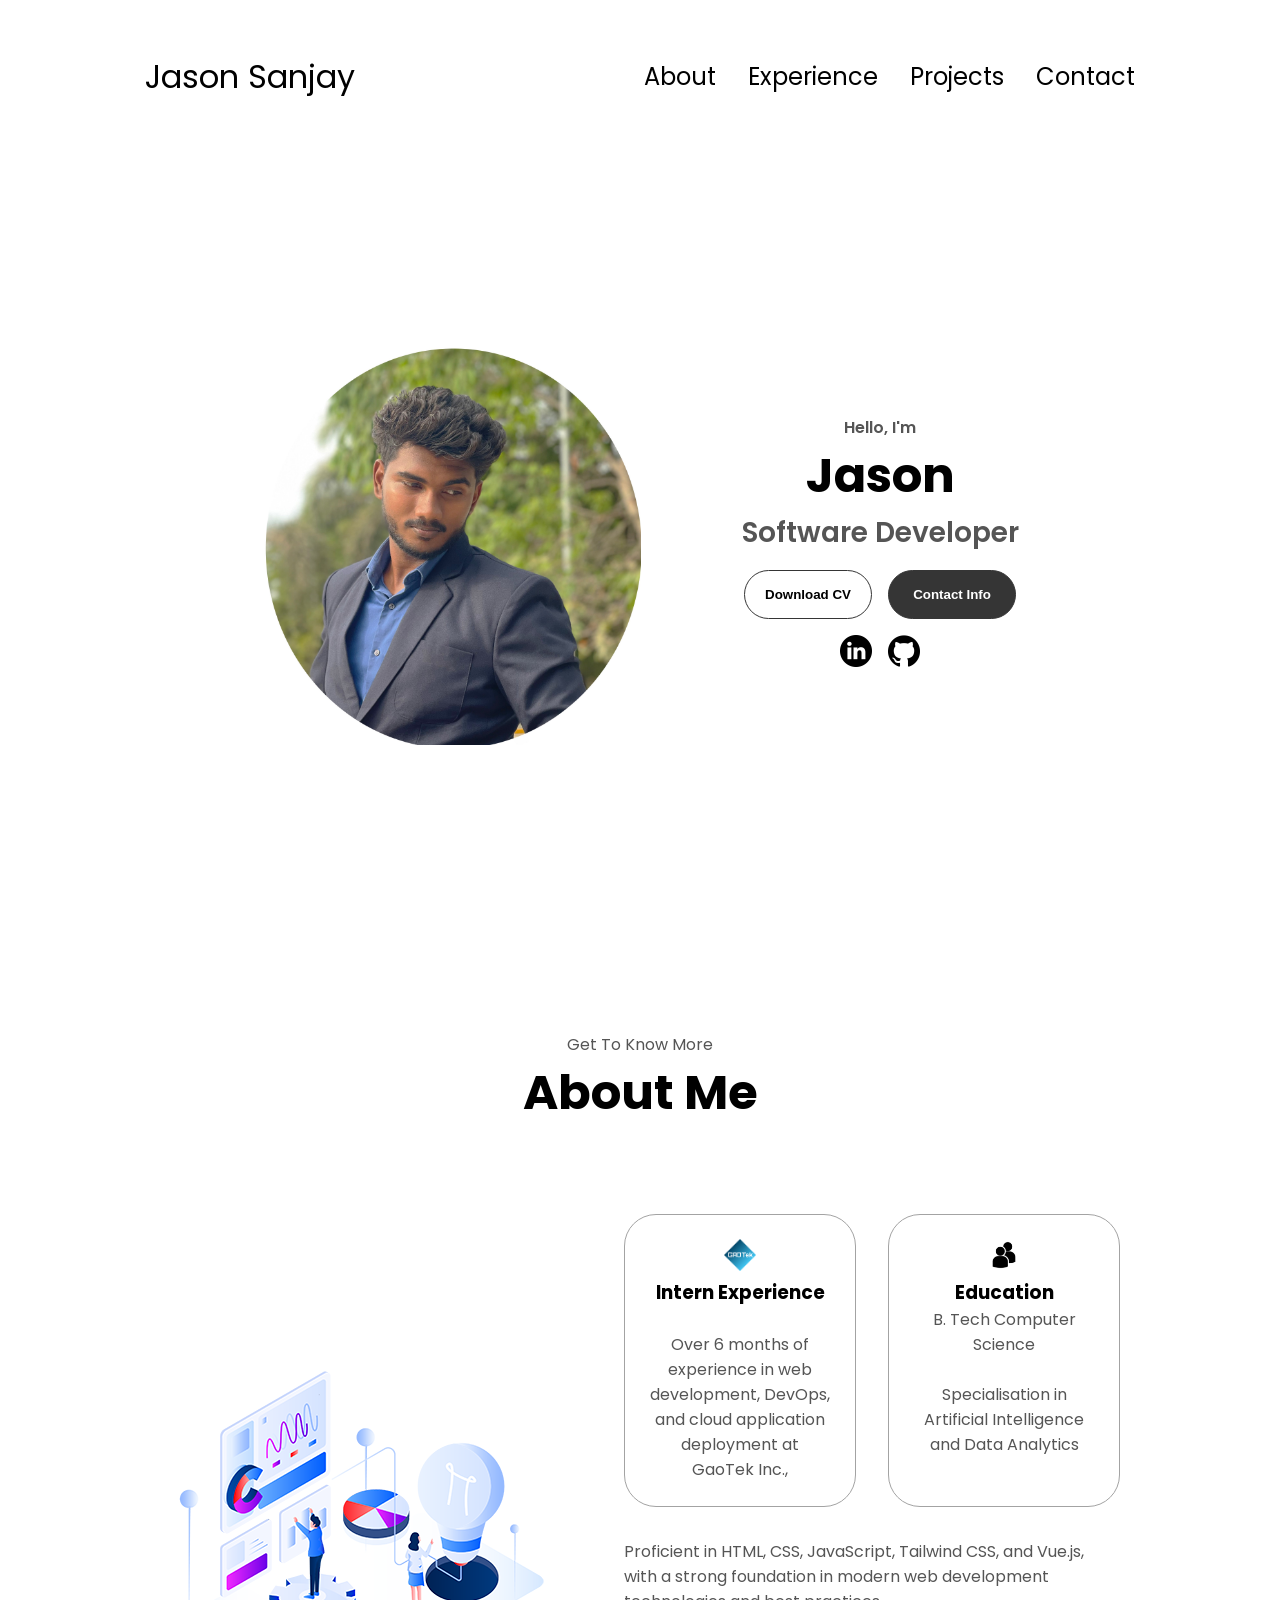
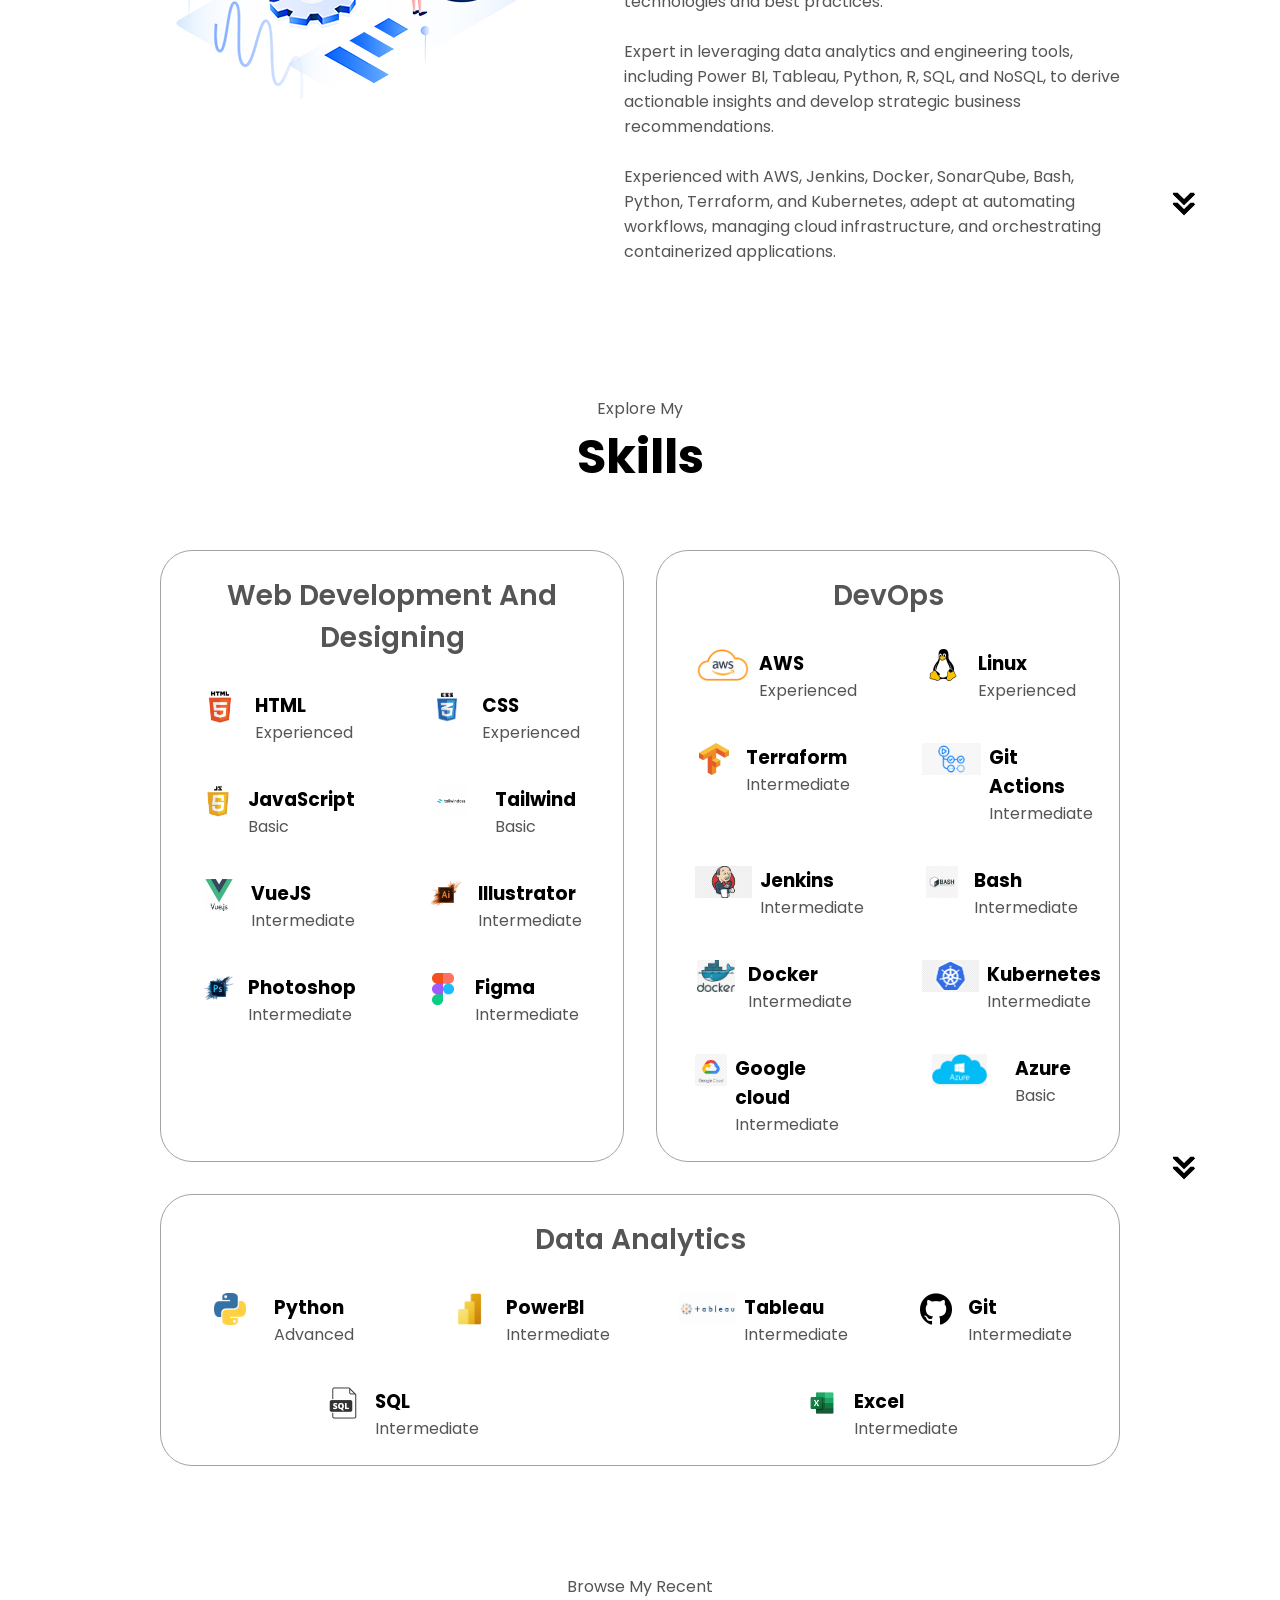
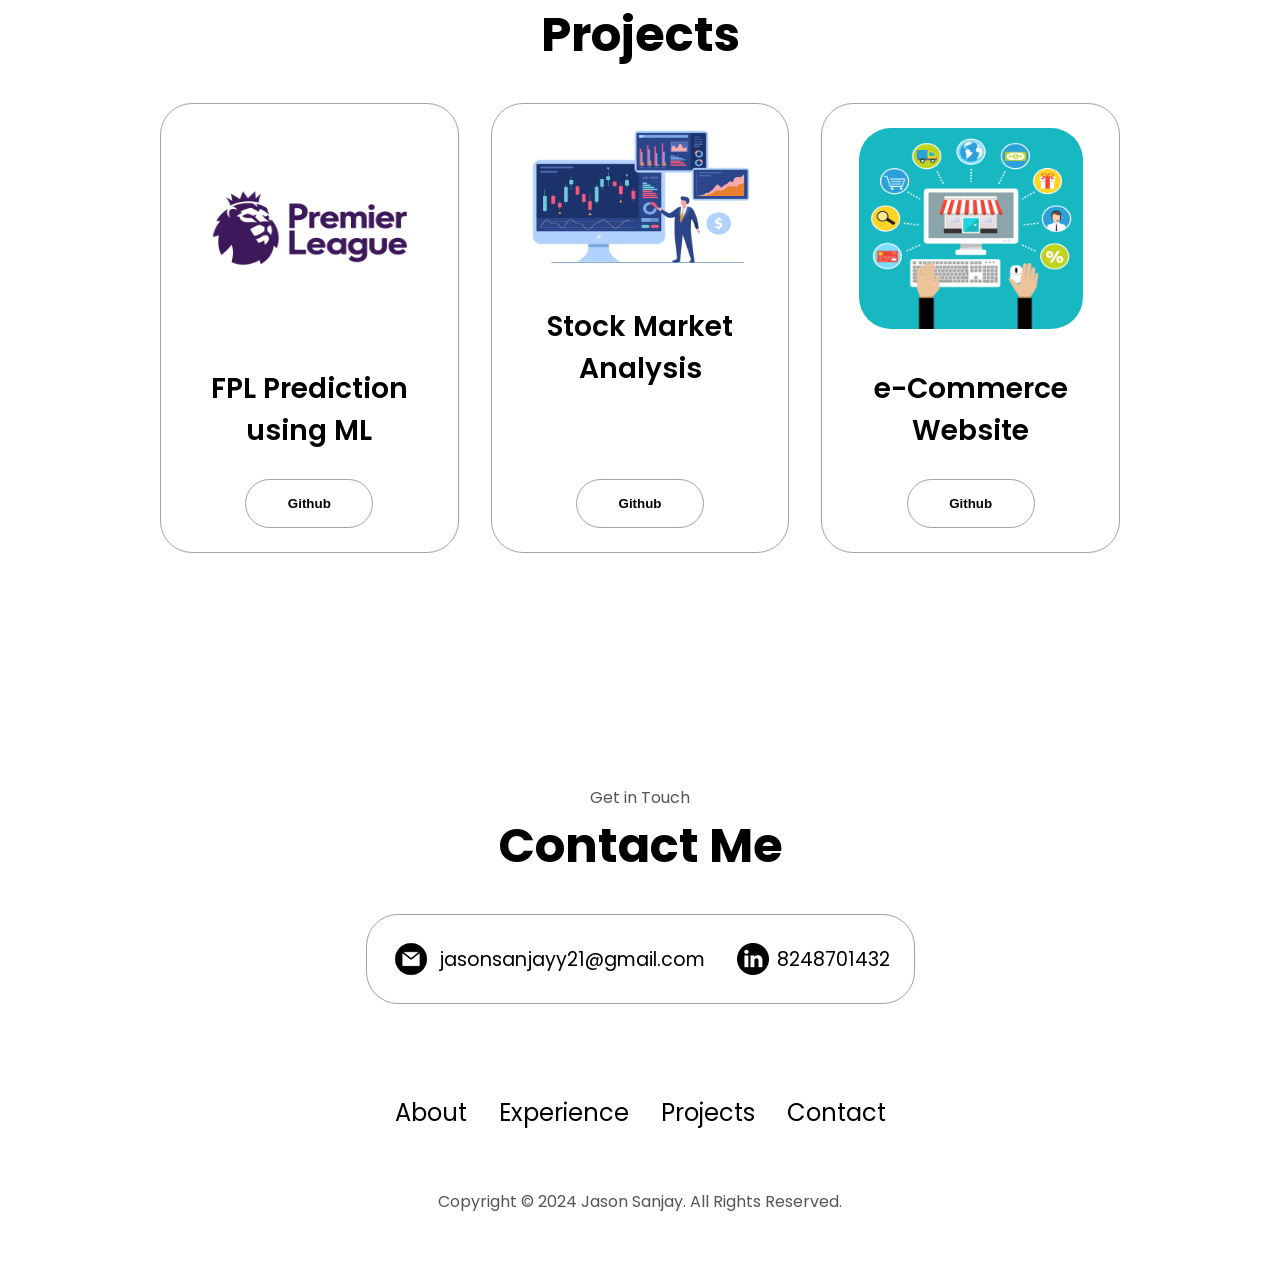
==== index.html @ a1f894b2 "Updated CV" ====
<!DOCTYPE html>
<html lang="en">
  <head>
    <meta charset="UTF-8" />
    <meta http-equiv="X-UA-Compatible" content="IE=edge" />
    <meta name="viewport" content="width=device-width, initial-scale=1.0" />
    <title>My Portfolio</title>
    <link rel="stylesheet" href="style.css" />
    <link rel="stylesheet" href="mediaqueries.css" />
  </head>
  <body>
    <nav id="desktop-nav">
      <div class="logo">Jason Sanjay</div>
      <div>
        <ul class="nav-links">
          <li><a href="#about">About</a></li>
          <li><a href="#experience">Experience</a></li>
          <li><a href="#projects">Projects</a></li>
          <li><a href="#contact">Contact</a></li>
        </ul>
      </div>
    </nav>
    <nav id="hamburger-nav">
      <div class="logo">Jason Sanjay</div>
      <div class="hamburger-menu">
        <div class="hamburger-icon" onclick="toggleMenu()">
          <span></span>
          <span></span>
          <span></span>
        </div>
        <div class="menu-links">
          <li><a href="#about" onclick="toggleMenu()">About</a></li>
          <li><a href="#experience" onclick="toggleMenu()">Experience</a></li>
          <li><a href="#projects" onclick="toggleMenu()">Projects</a></li>
          <li><a href="#contact" onclick="toggleMenu()">Contact</a></li>
        </div>
        
      </div>
    </nav>
    <section id="profile">
      <div class="section__pic-container">
        <img src="./assets/JasonOvalC.jpg" alt="Jason profile picture" />
      </div>
      <div class="section__text">
        <p class="section__text__p1">Hello, I'm</p>
        <h1 class="title">Jason</h1>
        <p class="section__text__p2">Software Developer</p>
        <div class="btn-container">
          <button
            class="btn btn-color-2"
            onclick="window.open('./DevOpsAssets/JasonIsDevOpsLXCW.pdf')"
          >
            Download CV
          </button>
          <button class="btn btn-color-1" onclick="location.href='./#contact'">
            Contact Info
          </button>
        </div>
        <div id="socials-container">
          <a href="https://linkedin.com/in/jason-sanjayy21lnid8248" target="_blank">
            <img src="./assets/linkedin.png" alt="My LinkedIn profile" class="icon" />
          </a>
          <a href="https://github.com/jasonsanjay21" target="_blank">
            <img src="./assets/github.png" alt="My Github profile" class="icon" />
          </a>
        </div>
        
      </div>
    </section>
 
    <section id="about">
      <p class="section__text__p1">Get To Know More</p>
      <h1 class="title">About Me</h1>
      <br>
      <br>
      <br>
      <div class="section-container">
        <div class="section__pic-container">
          <img
            src="./assets/dataanalyticss.png"
            alt="Profile picture"
            class="about-pic"
          />
        </div>
        <div class="about-details-container">
          <div class="about-containers">
            <div class="details-container">
              <img
                src="./assets/GAOTek-Logo-Final20.png"
                alt="Experience icon"
                class="icon"
              />
              <h3>Intern Experience </h3>
              <br>
              
              
              <p>Over 6 months of experience in web development, DevOps, and cloud application deployment at GaoTek Inc.,</p>
            </div>
            <div class="details-container">
              <img
                src="./assets/education.png"
                alt="Education icon"
                class="icon"
              />
              <h3>Education</h3>
              <p>B. Tech Computer Science<br /><br>Specialisation in Artificial Intelligence and Data Analytics</p>
            </div>
          </div>
          <div class="text-container">
            <p>
              Proficient in HTML, CSS, JavaScript, Tailwind CSS, and Vue.js, with a strong foundation in modern web development technologies and best practices.
            </p>
            <br>
            <p>Expert in leveraging data analytics and engineering tools, including Power BI, Tableau, Python, R, SQL, and NoSQL, to derive actionable insights and develop strategic business recommendations.</p>
            <br>
            <p>Experienced with AWS, Jenkins, Docker, SonarQube, Bash, Python, Terraform, and Kubernetes, adept at automating workflows, managing cloud infrastructure, and orchestrating containerized applications.</p>
          <br>
          </div>
        </div>
      </div>
      <img
        src="./assets/arrow.png"
        alt="Arrow icon"
        class="icon arrow"
        onclick="location.href='./#experience'"
      />
    </section>
    <br>
    <br>
    <br>
    <br>
    <section id="experience">
      <p class="section__text__p1">Explore My</p>
      <h1 class="title">Skills</h1>
      <br>
      <div class="experience-details-container">
        <div class="about-containers">
          <div class="details-container">
            <h2 class="experience-sub-title">Web Development And Designing</h2>
            <div class="article-container">
              <article>
                <img
                  src="./assets/htmllogo.png"
                  alt="Experience icon"
                  class="icon"
                />
                <div>
                  <h3>HTML</h3>
                  <p>Experienced</p>
                </div>
              </article>
              <article>
                <img
                  src="./assets/csslogo.png"
                  alt="Experience icon"
                  class="icon"
                />
                <div>
                  <h3>CSS</h3>
                  <p>Experienced</p>
                </div>
              </article>
              <article>
                <img
                  src="./assets/jslogo.png"
                  alt="Experience icon"
                  class="icon"
                />
                <div>
                  <h3>JavaScript</h3>
                  <p>Basic</p>
                </div>
              </article>
              <article>
                <img
                  src="./assets/tailwind css.jpeg"
                  alt="Experience icon"
                  class="icon"
                />
                <div>
                  <h3>Tailwind</h3>
                  <p>Basic</p>
                </div>
              </article>
              <article>
                <img
                  src="./assets/Vuejslogo.jpeg"
                  alt="Experience icon"
                  class="icon"
                />
                <div>
                  <h3>VueJS</h3>
                  <p>Intermediate</p>
                </div>
              </article>  
              <article>
                <img
                  src="./assets/adobeil.png"
                  alt="Experience icon"
                  class="icon"
                />
                <div>
                  <h3>Illustrator</h3>
                  <p>Intermediate</p>
                </div>
              </article>
              <article>
                <img
                  src="./assets/adobeps.png"
                  alt="Experience icon"
                  class="icon"
                />
                <div>
                  <h3>Photoshop</h3>
                  <p>Intermediate</p>
                </div>
              </article>
              <article>
                <img
                  src="./assets/Figma.jpeg"
                  alt="Experience icon"
                  class="icon"
                />
                <div>
                  <h3>Figma</h3>
                  <p>Intermediate</p>
                </div>
              </article>
                
            </div>
          </div>
          <div class="details-container">
            <h2 class="experience-sub-title">DevOps</h2>
            <div class="article-container">
              <article>
                <img
                  src="./DevOpsAssets/Amazon-Web-Services-AWS-Logo.png"
                  alt="Experience icon"
                  class="icon"
                />
                <div>
                  <h3>AWS</h3>
                  <p>Experienced</p>
                </div>
              </article>
              <article>
                <img
                  src="./DevOpsAssets/free-linux-logo-icon-download-in-svg-png-gif-file-formats--technology-social-media-company-vol-4-pack-logos-icons-2944967.webp"
                  alt="Experience icon"
                  class="icon"
                />
                <div>
                  <h3>Linux</h3>
                  <p>Experienced</p>
                </div>
              </article>
              <article>
                <img
                  src="./DevOpsAssets/images (1).png"
                  alt="Experience icon"
                  class="icon"
                />
                <div>
                  <h3>Terraform</h3>
                  <p>Intermediate</p>
                </div>
              </article>
              <article>
                <img
                  src="./DevOpsAssets/images (2).png"
                  alt="Experience icon"
                  class="icon"
                />
                <div>
                  <h3>Git Actions</h3>
                  <p>Intermediate</p>
                </div>
              </article>
              <article>
                <img
                  src="./DevOpsAssets/images.png"
                  alt="Experience icon"
                  class="icon"
                />
                <div>
                  <h3>Jenkins</h3>
                  <p>Intermediate</p>
                </div>
              </article>  
              <article>
                <img
                  src="./DevOpsAssets/png-transparent-bash-shell-script-gnu-bourne-shell-shell-thumbnail.png"
                  alt="Experience icon"
                  class="icon"
                />
                <div>
                  <h3>Bash</h3>
                  <p>Intermediate</p>
                </div>
              </article>
              <article>
                <img
                  src="./DevOpsAssets/png-transparent-docker-hd-logo-thumbnail.png"
                  alt="Experience icon"
                  class="icon"
                />
                <div>
                  <h3>Docker</h3>
                  <p>Intermediate</p>
                </div>
              </article>
              <article>
                <img
                  src="./DevOpsAssets/png-transparent-kubernetes-docker-orchestration-software-deployment-decal-insights-blue-logo-symmetry.png"
                  alt="Experience icon"
                  class="icon"
                />
                <div>
                  <h3>Kubernetes</h3>
                  <p>Intermediate</p>
                </div>
              </article>
              <article>
                <img
                  src="./DevOpsAssets/png-clipart-google-cloud-icon-google-cloud-platform-cloud-computing-amazon-web-services-virtual-private-cloud-cloud-computing-text-trademark-thumbnail.png"
                  alt="Experience icon"
                  class="icon"
                />
                <div>
                  <h3>Google cloud</h3>
                  <p>Intermediate</p>
                </div>
              </article>
              <article>
                <img
                  src="./DevOpsAssets/d953af211416dca5c40fc994081c199e.webp"
                  alt="Experience icon"
                  class="icon"
                />
                <div>
                  <h3>Azure</h3>
                  <p>Basic</p>
                </div>
              </article>
                
            </div>
          </div>
          

          </div>
          <div class="details-container">
            <h2 class="experience-sub-title">Data Analytics</h2>
            <div class="article-container">
              
              <article>
                <img
                  src="./assets/pythonlogo.png"
                  alt="Experience icon"
                  class="icon"
                />
                <div>
                  <h3>Python</h3>
                  <p>Advanced</p>
                </div>
              </article>
              <article>
                <img
                  src="./assets/Microsoft-Power-BI-Logo.png"
                  alt="Experience icon"
                  class="icon"
                />
                <div>
                  <h3>PowerBI</h3>
                  <p>Intermediate</p>
                </div>
              </article>
              <article>
                <img
                  src="./assets/tableaulogo.jpeg"
                  alt="Experience icon"
                  class="icon"
                />
                <div>
                  <h3>Tableau</h3>
                  <p>Intermediate</p>
                </div>
              </article>
              <article>
                <img
                  src="./assets/github.png"
                  alt="Experience icon"
                  class="icon"
                />
                <div>
                  <h3>Git</h3>
                  <p>Intermediate</p>
                </div>
              </article>
              <article>
                <img
                  src="./assets/sqllogo.webp"
                  alt="Experience icon"
                  class="icon"
                />
                <div>
                  <h3>SQL</h3>
                  <p>Intermediate</p>
                </div>
              </article>
              <article>
                <img
                  src="./assets/excel.png"
                  alt="Experience icon"
                  class="icon"
                />
                <div>
                  <h3>Excel</h3>
                  <p>Intermediate</p>
                </div>
              </article>
              
              
            </div>
            </div>
          </div>
          
        </div>
        
      </div>
      <img
        src="./assets/arrow.png"
        alt="Arrow icon"
        class="icon arrow"
        onclick="location.href='./#projects'"
      />

    </section>
   

    

    <section id="projects">
     
      <p class="section__text__p1">Browse My Recent</p>
      <h1 class="title">Projects</h1>
      <div class="experience-details-container">
        <div class="about-containers">
          <div class="details-container color-container">
            <div class="article-container">
              <img
                src="./assets/premierleague.png"
                alt="Project 1"
                class="project-img"
              />
            </div>
            <h2 class="experience-sub-title project-title">FPL Prediction using ML                   </h2>
            <div class="btn-container">
              <button
                class="btn btn-color-2 project-btn"
                onclick="location.href='https://github.com/jasonsanjay21/FPL-Prediction'" target="_blank"
              >
                Github
              </button>
              
            </div>
          </div>
          <div class="details-container color-container">
            <div class="article-container">
              <img
                src="./assets/trade.png"
                alt="Project 2"
                class="project-img"
              />
            </div>
            <h2 class="experience-sub-title project-title">Stock Market Analysis</h2>
            <div class="btn-container">
              <button
                class="btn btn-color-2 project-btn"
                onclick="location.href='https://github.com/jasonsanjay21/Stock-Analysis'" target="_blank"
              >
                Github
              </button>
              
            </div>
          </div>
          <div class="details-container color-container">
            <div class="article-container">
              <img
                src="./assets/ecommerces.png"
                alt="Project 3"
                class="project-img"
              />
            </div>
            <h2 class="experience-sub-title project-title">e-Commerce Website</h2>
            <div class="btn-container">
              <button
                class="btn btn-color-2 project-btn"
                onclick ="location.href='https://github.com/jasonsanjay21/E-Com-Site' " target="_blank">Github</a></p>
              </button>
            </div>
          </div>
        </div>
      </div>
     
    </section>
    <section id="contact">
      <p class="section__text__p1">Get in Touch</p>
      <h1 class="title">Contact Me</h1>
      <div class="contact-info-upper-container">
        <div class="contact-info-container">
          <img
            src="./assets/email.png"
            alt="Email icon"
            class="icon contact-icon email-icon"
          />
          <p><a href="mailto:examplemail@gmail.com" target="_blank">jasonsanjayy21@gmail.com</a></p>
        </div>
        <div class="contact-info-container">
          <img
            src="./assets/linkedin.png"
            alt="LinkedIn icon"
            class="icon contact-icon"
          />
          <p><a href="tel:+8248701432" target="_blank">8248701432</a></p>
        </div>
      </div>
    </section>
    <footer>
      <nav>
        <div class="nav-links-container">
          <ul class="nav-links">
            <li><a href="#about">About</a></li>
            <li><a href="#experience">Experience</a></li>
            <li><a href="#projects">Projects</a></li>
            <li><a href="#contact">Contact</a></li>
          </ul>
        </div>
      </nav>
      <p>Copyright &#169; 2024 Jason Sanjay. All Rights Reserved.</p>
    </footer>
    <script src="script.js"></script>
  </body>
</html>
---- style.css ----
/* GENERAL */

@import url("https://fonts.googleapis.com/css2?family=Poppins:wght@300;400;500;600&display=swap");

* {
  margin: 0;
  padding: 0;
}

body {
  font-family: "Poppins", sans-serif;
}

html {
  scroll-behavior: smooth;
}

p {
  color: rgb(85, 85, 85);
}

/* TRANSITION */

a,
.btn {
  transition: all 300ms ease;
}

/* DESKTOP NAV */

nav,
.nav-links {
  display: flex;
}

nav {
  justify-content: space-around;
  align-items: center;
  height: 17vh;
}

.nav-links {
  gap: 2rem;
  list-style: none;
  font-size: 1.5rem;
}

a {
  color: black;
  text-decoration: none;
  text-decoration-color: white;
}

a:hover {
  color: grey;
  text-decoration: underline;
  text-underline-offset: 1rem;
  text-decoration-color: rgb(181, 181, 181);
}

.logo {
  font-size: 2rem;
}

.logo:hover {
  cursor: default;
}

/* HAMBURGER MENU */

#hamburger-nav {
  display: none;
}

.hamburger-menu {
  position: relative;
  display: inline-block;
}

.hamburger-icon {
  display: flex;
  flex-direction: column;
  justify-content: space-between;
  height: 24px;
  width: 30px;
  cursor: pointer;
}

.hamburger-icon span {
  width: 100%;
  height: 2px;
  background-color: black;
  transition: all 0.3 ease-in-out;
}

.menu-links {
  position: absolute;
  top: 100%;
  right: 0;
  background-color: white;
  width: fit-content;
  max-height: 0;
  overflow: hidden;
  transition: all 0.3 ease-in-out;
}

.menu-links a {
  display: block;
  padding: 10px;
  text-align: center;
  font-size: 1.5rem;
  color: black;
  text-decoration: none;
  transition: all 0.3 ease-in-out;
}

.menu-links li {
  list-style: none;
}

.menu-links.open {
  max-height: 300px;
}

.hamburger-icon.open span:first-child {
  transform: rotate(45deg) translate(10px, 5px);
}

.hamburger-icon.open span:nth-child(2) {
  opacity: 0;
}

.hamburger-icon.open span:last-child {
  transform: rotate(-45deg) translate(10px, -5px);
}

.hamburger-icon span:first-child {
  transform: none;
}

.hamburger-icon span:first-child {
  opacity: 1;
}

.hamburger-icon span:first-child {
  transform: none;
}

/* SECTIONS */

section {
  padding-top: 4vh;
  height: 96vh;
  margin: 0 10rem;
  box-sizing: border-box;
  min-height: fit-content;
}

.section-container {
  display: flex;
}

/* PROFILE SECTION */

#profile {
  display: flex;
  justify-content: center;
  gap: 5rem;
  height: 80vh;
}

.section__pic-container {
  display: flex;
  height: 400px;
  width: 400px;
  margin: auto 0;
}

.section__text {
  align-self: center;
  text-align: center;
}

.section__text p {
  font-weight: 600;
}

.section__text__p1 {
  text-align: center;
}

.section__text__p2 {
  font-size: 1.75rem;
  margin-bottom: 1rem;
}

.title {
  font-size: 3rem;
  text-align: center;
}

#socials-container {
  display: flex;
  justify-content: center;
  margin-top: 1rem;
  gap: 1rem;
}

/* ICONS */

.icon {
  cursor: pointer;
  height: 2rem;
}

/* BUTTONS */

.btn-container {
  display: flex;
  justify-content: center;
  gap: 1rem;
}

.btn {
  font-weight: 600;
  transition: all 300ms ease;
  padding: 1rem;
  width: 8rem;
  border-radius: 2rem;
}

.btn-color-1,
.btn-color-2 {
  border: rgb(53, 53, 53) 0.1rem solid;
}

.btn-color-1:hover,
.btn-color-2:hover {
  cursor: pointer;
}

.btn-color-1,
.btn-color-2:hover {
  background: rgb(53, 53, 53);
  color: white;
}

.btn-color-1:hover {
  background: rgb(0, 0, 0);
}

.btn-color-2 {
  background: none;
}

.btn-color-2:hover {
  border: rgb(255, 255, 255) 0.1rem solid;
}

.btn-container {
  gap: 1rem;
}

/* ABOUT SECTION */

#about {
  position: relative;
}

.about-containers {
  gap: 2rem;
  margin-bottom: 2rem;
  margin-top: 2rem;
}

.about-details-container {
  justify-content: center;
  flex-direction: column;
}

.about-containers,
.about-details-container {
  display: flex;
}

.about-pic {
  border-radius: 2rem;
}

.arrow {
  position: absolute;
  right: -5rem;
  bottom: 2.5rem;
}

.details-container {
  padding: 1.5rem;
  flex: 1;
  background: white;
  border-radius: 2rem;
  border: rgb(53, 53, 53) 0.1rem solid;
  border-color: rgb(163, 163, 163);
  text-align: center;
}

.section-container {
  gap: 4rem;
  height: 80%;
}

.section__pic-container {
  height: 400px;
  width: 400px;
  margin: auto 0;
}

/* EXPERIENCE SECTION */

#experience {
  position: relative;
}

.experience-sub-title {
  color: rgb(85, 85, 85);
  font-weight: 600;
  font-size: 1.75rem;
  margin-bottom: 2rem;
}

.experience-details-container {
  display: flex;
  justify-content: center;
  flex-direction: column;
}

.article-container {
  display: flex;
  text-align: initial;
  flex-wrap: wrap;
  flex-direction: row;
  gap: 2.5rem;
  justify-content: space-around;
}

article {
  display: flex;
  width: 10rem;
  justify-content: space-around;
  gap: 0.5rem;
}

article .icon {
  cursor: default;
}

/* PROJECTS SECTION */

#projects {
  position: relative;
}

.color-container {
  border-color: rgb(163, 163, 163);
  background: rgb(250, 250, 250);
}

.project-img {
  border-radius: 2rem;
  width: 90%;
  height: 90%;
}

.project-title {
  margin: 1rem;
  color: black;
}

.project-btn {
  color: black;
  border-color: rgb(163, 163, 163);
}

/* CONTACT */

#contact {
  display: flex;
  justify-content: center;
  flex-direction: column;
  height: 70vh;
}

.contact-info-upper-container {
  display: flex;
  justify-content: center;
  border-radius: 2rem;
  border: rgb(53, 53, 53) 0.1rem solid;
  border-color: rgb(163, 163, 163);
  background: (250, 250, 250);
  margin: 2rem auto;
  padding: 0.5rem;
}

.contact-info-container {
  display: flex;
  align-items: center;
  justify-content: center;
  gap: 0.5rem;
  margin: 1rem;
}

.contact-info-container p {
  font-size: larger;
}

.contact-icon {
  cursor: default;
}

.email-icon {
  height: 2.5rem;
}

/* FOOTER SECTION */

footer {
  height: 26vh;
  margin: 0 1rem;
}

footer p {
  text-align: center;
}

/* Ensure all project cards have the same height */
#projects .details-container {
  display: flex;
  flex-direction: column;
  justify-content: space-between;
  padding: 1.5rem;
  background: white;
  border-radius: 2rem;
  border: rgb(163, 163, 163) 0.1rem solid;
  text-align: center;
  min-height: 400px; /* Adjust the height as needed */
}

/* Align GitHub button consistently */
#projects .details-container .btn-container {
  margin-top: auto;
  display: flex;
  justify-content: center;
}

#projects {
  padding-top: 350px; /* Adjust this value as needed */
  min-height: 100vh;
}
#contact {
  padding-top: 200px;
}
#contact {
  padding-top: 200px;
}
---- mediaqueries.css ----
@media screen and (max-width: 1400px) {
  #profile {
    height: 83vh;
    margin-bottom: 6rem;
  }
  .about-containers {
    flex-wrap: wrap;
  }
  #contact,
  #projects {
    height: fit-content;
  }
}

@media screen and (max-width: 1200px) {
  #desktop-nav {
    display: none;
  }
  #hamburger-nav {
    display: flex;
  }
  #experience,
  .experience-details-container {
    margin-top: 2rem;
  }
  #profile,
  .section-container {
    display: block;
  }
  .arrow {
    display: none;
  }
  section,
  .section-container {
    height: fit-content;
  }
  section {
    margin: 0 5%;
  }
  .section__pic-container {
    width: 275px;
    height: 275px;
    margin: 0 auto 2rem;
  }
  .about-containers {
    margin-top: 0;
  }
}

@media screen and (max-width: 600px) {
  #contact,
  footer {
    height: 40vh;
  }
  #profile {
    height: 83vh;
    margin-bottom: 0;
  }
  article {
    font-size: 1rem;
  }
  footer nav {
    height: fit-content;
    margin-bottom: 2rem;
  }
  .about-containers,
  .contact-info-upper-container,
  .btn-container {
    flex-wrap: wrap;
  }
  .contact-info-container {
    margin: 0;
  }
  .contact-info-container p,
  .nav-links li a {
    font-size: 1rem;
  }
  .experience-sub-title {
    font-size: 1.25rem;
  }
  .logo {
    font-size: 1.5rem;
  }
  .nav-links {
    flex-direction: column;
    gap: 0.5rem;
    text-align: center;
  }
  .section__pic-container {
    width: auto;
    height: 46vw;
    justify-content: center;
  }
  .section__text__p2 {
    font-size: 1.25rem;
  }
  .title {
    font-size: 2rem;
  }
  .text-container {
    text-align: justify;
  }
}
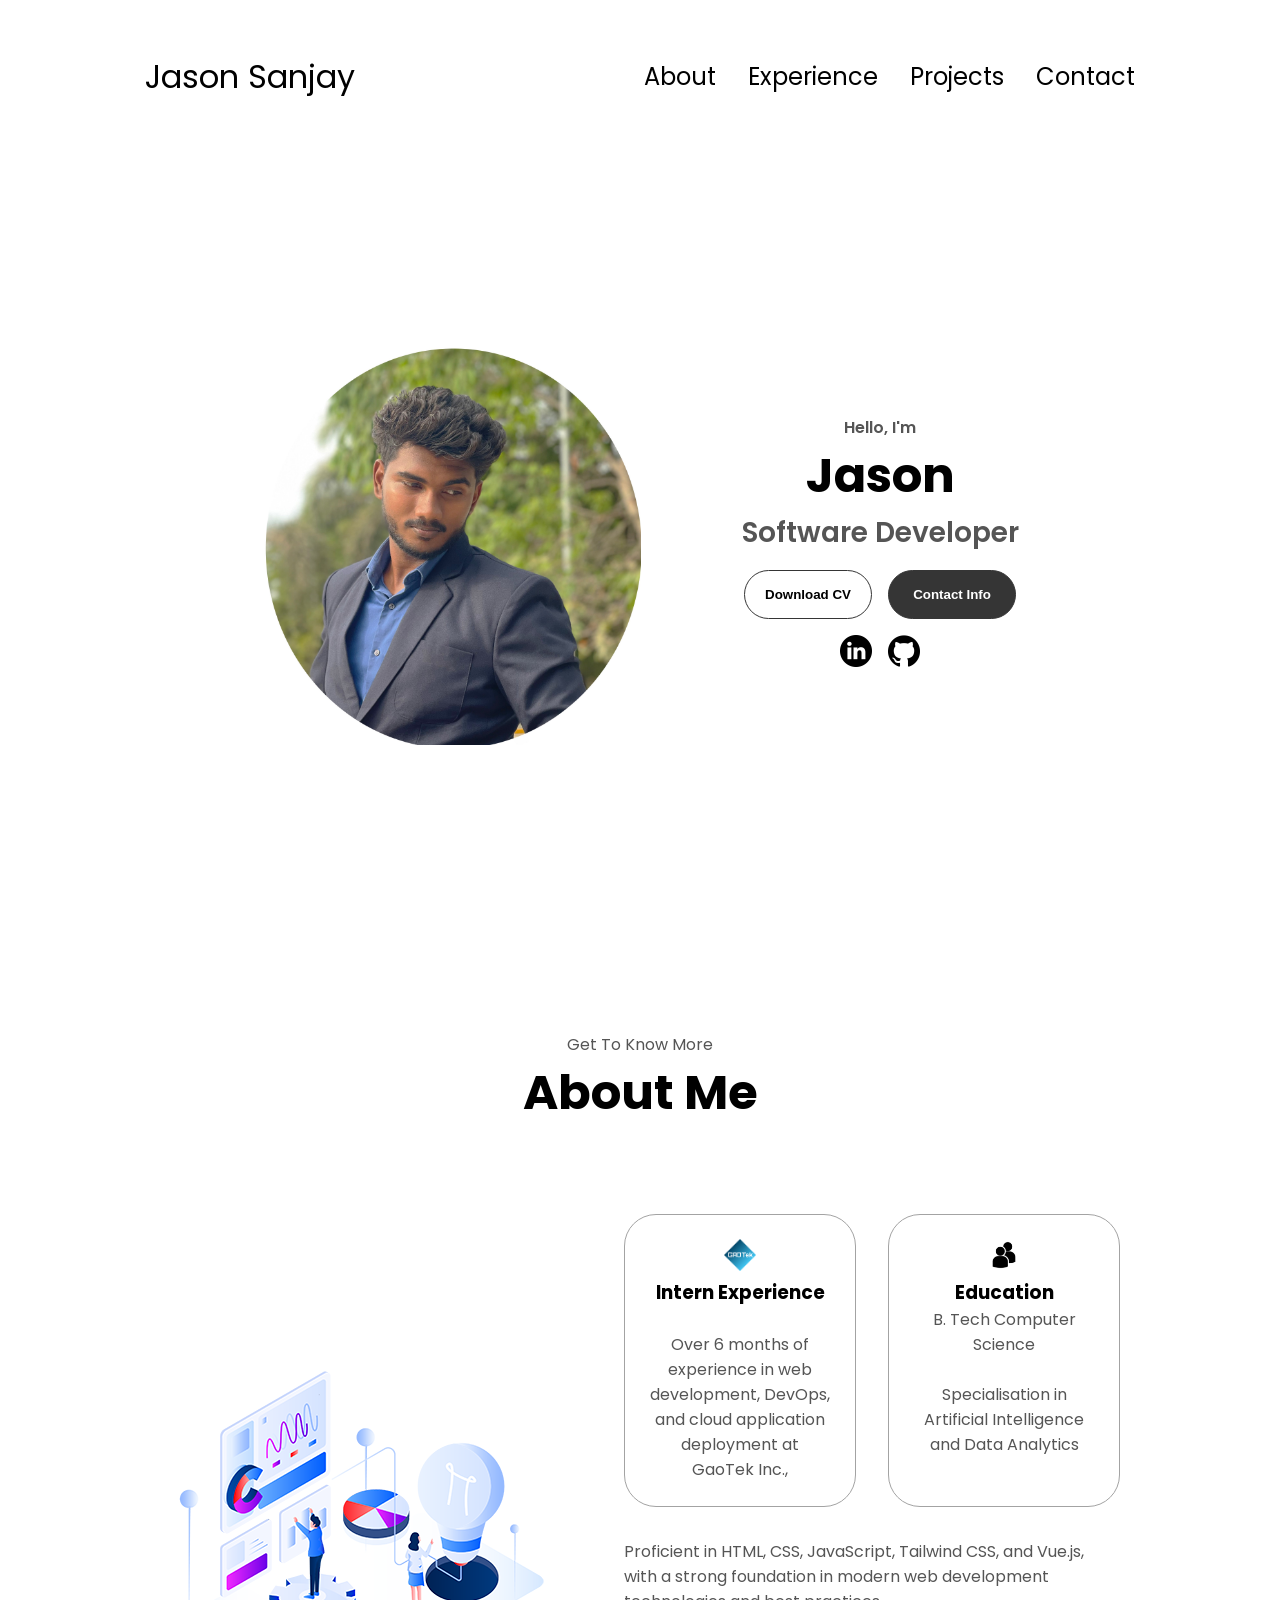
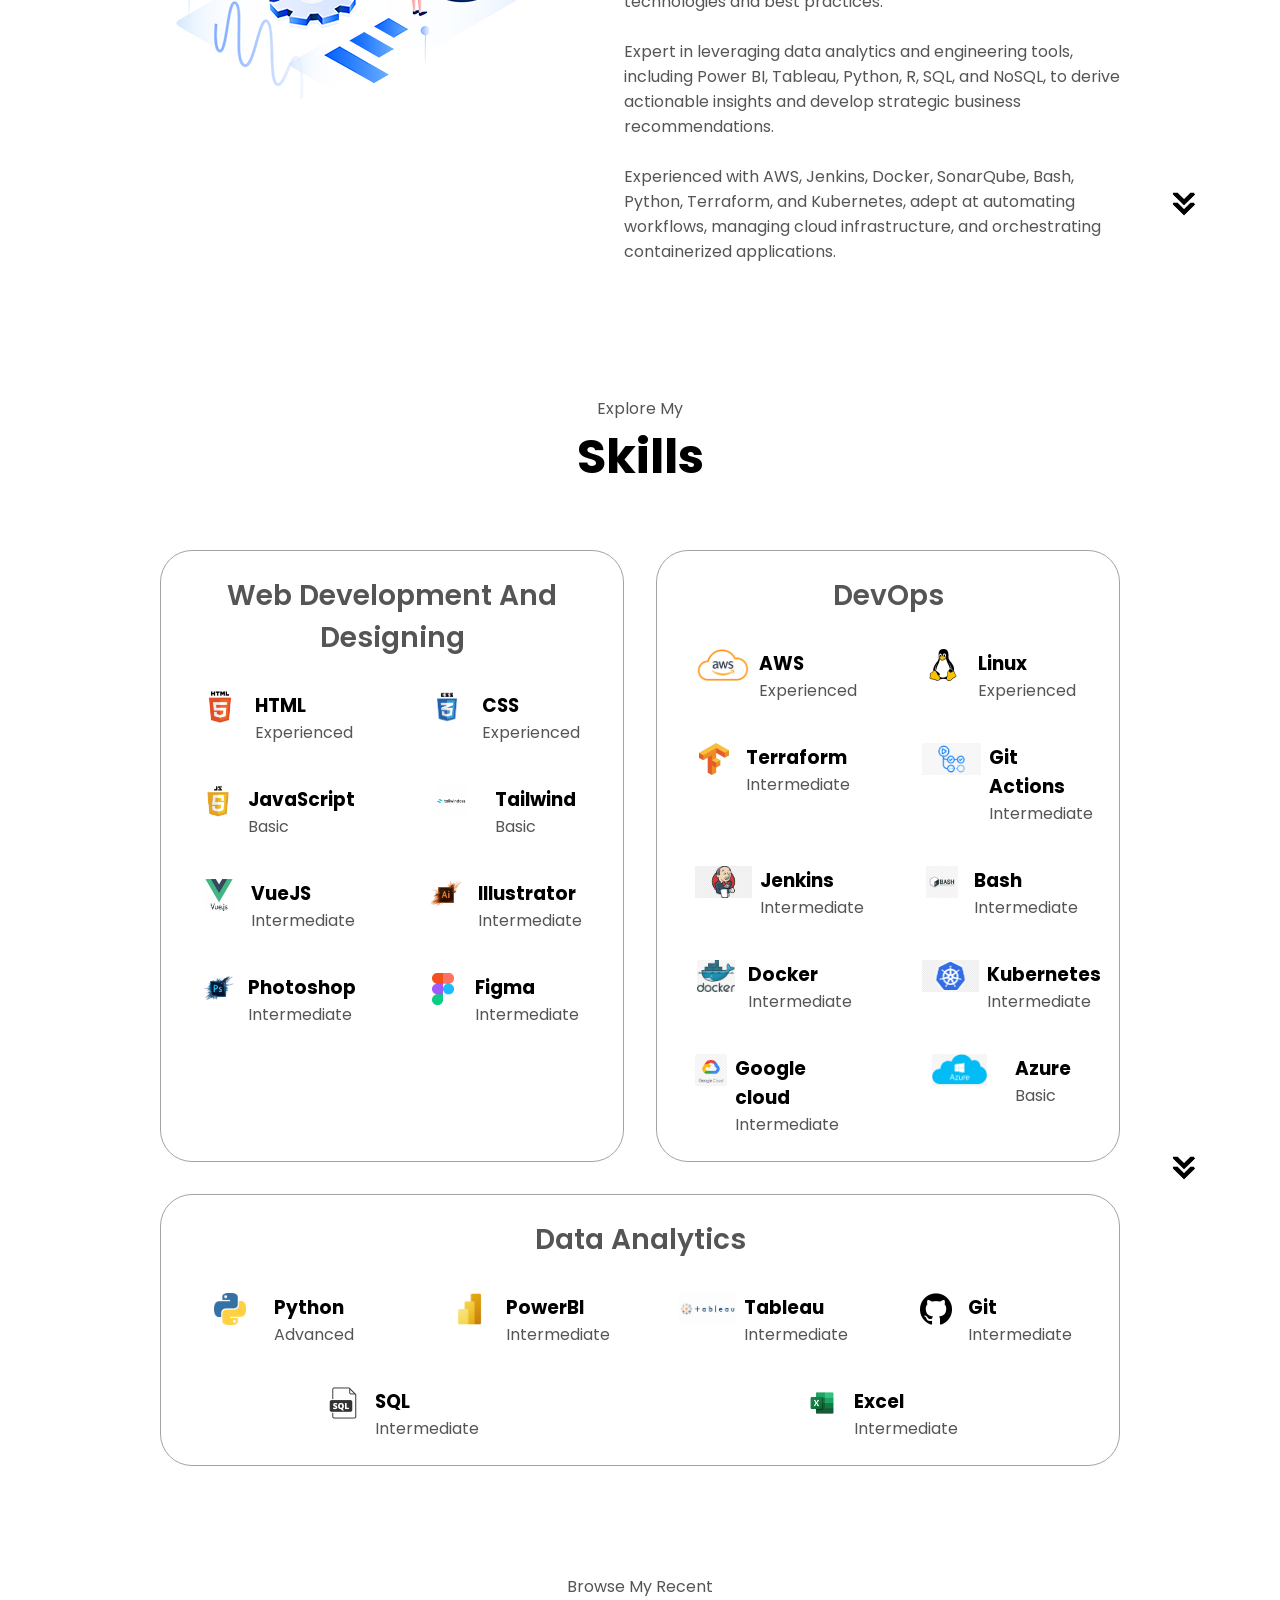
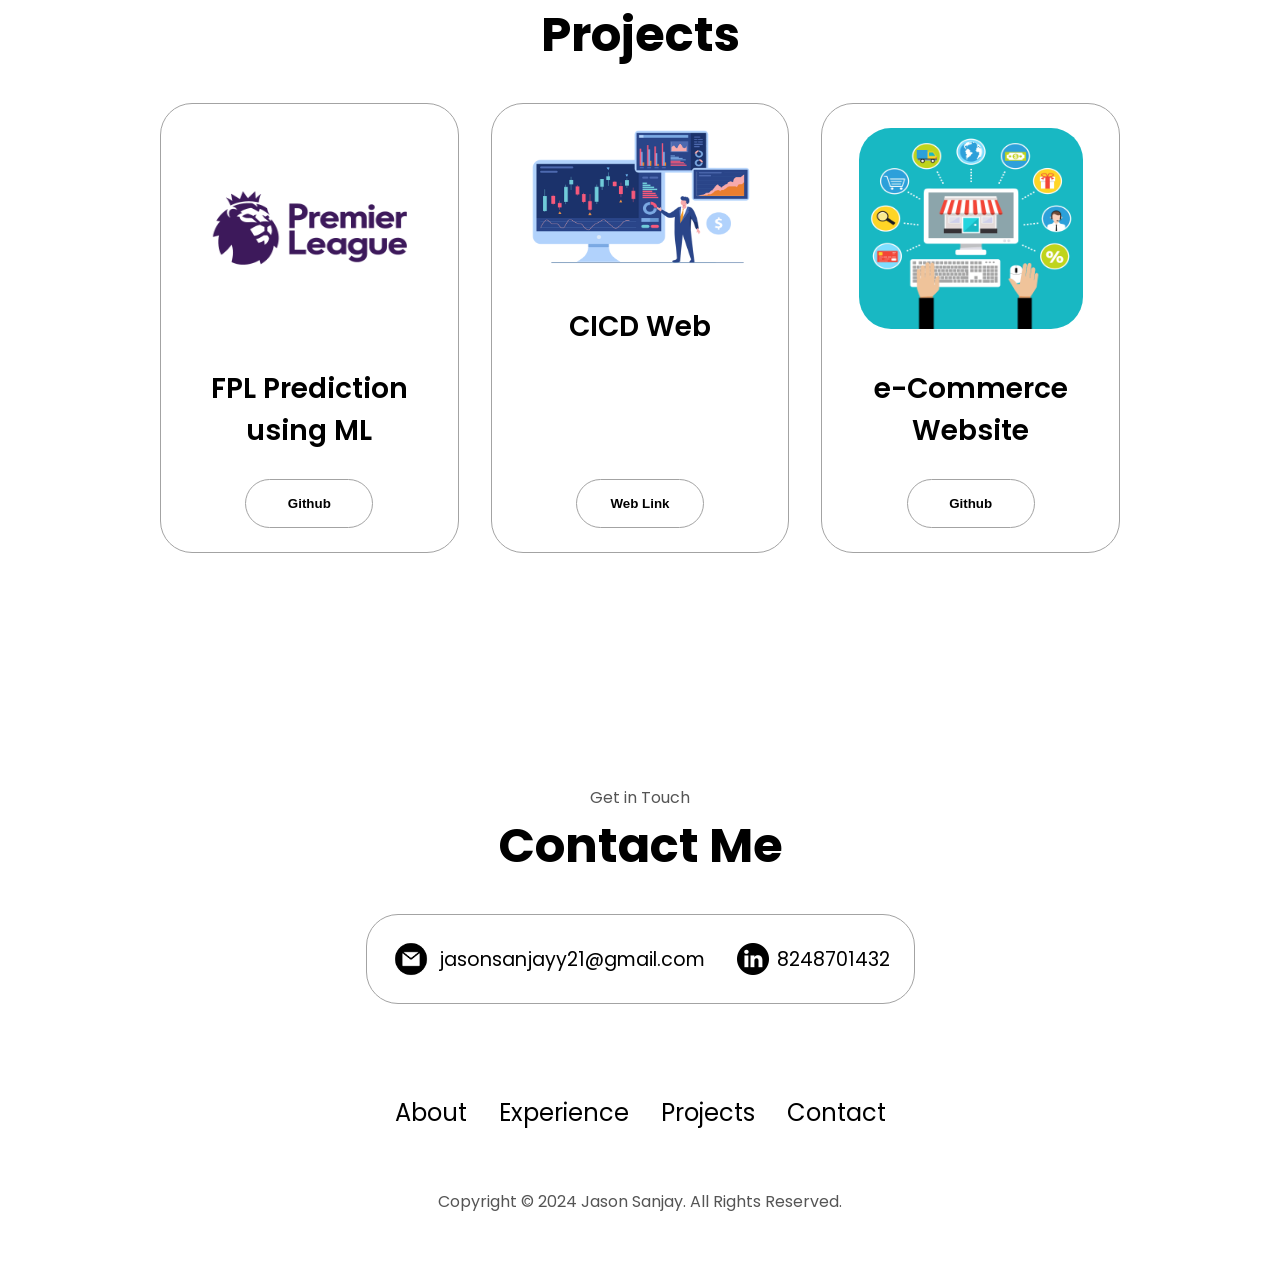
==== commit 3adc0758: "Updated Link" ====
--- a/index.html
+++ b/index.html
@@ -48,7 +48,7 @@
         <div class="btn-container">
           <button
             class="btn btn-color-2"
-            onclick="window.open('./DevOpsAssets/JasonIsDevOpsLXCW.pdf')"
+            onclick="window.open('./assets/JasonIsDevOpsLXTUPD.pdf')"
           >
             Download CV
           </button>
@@ -472,13 +472,13 @@
                 class="project-img"
               />
             </div>
-            <h2 class="experience-sub-title project-title">Stock Market Analysis</h2>
+            <h2 class="experience-sub-title project-title">CICD Web</h2>
             <div class="btn-container">
               <button
                 class="btn btn-color-2 project-btn"
-                onclick="location.href='https://github.com/jasonsanjay21/Stock-Analysis'" target="_blank"
+                onclick="location.href='http://23.20.192.58/'" target="_blank"
               >
-                Github
+                Web Link
               </button>
               
             </div>
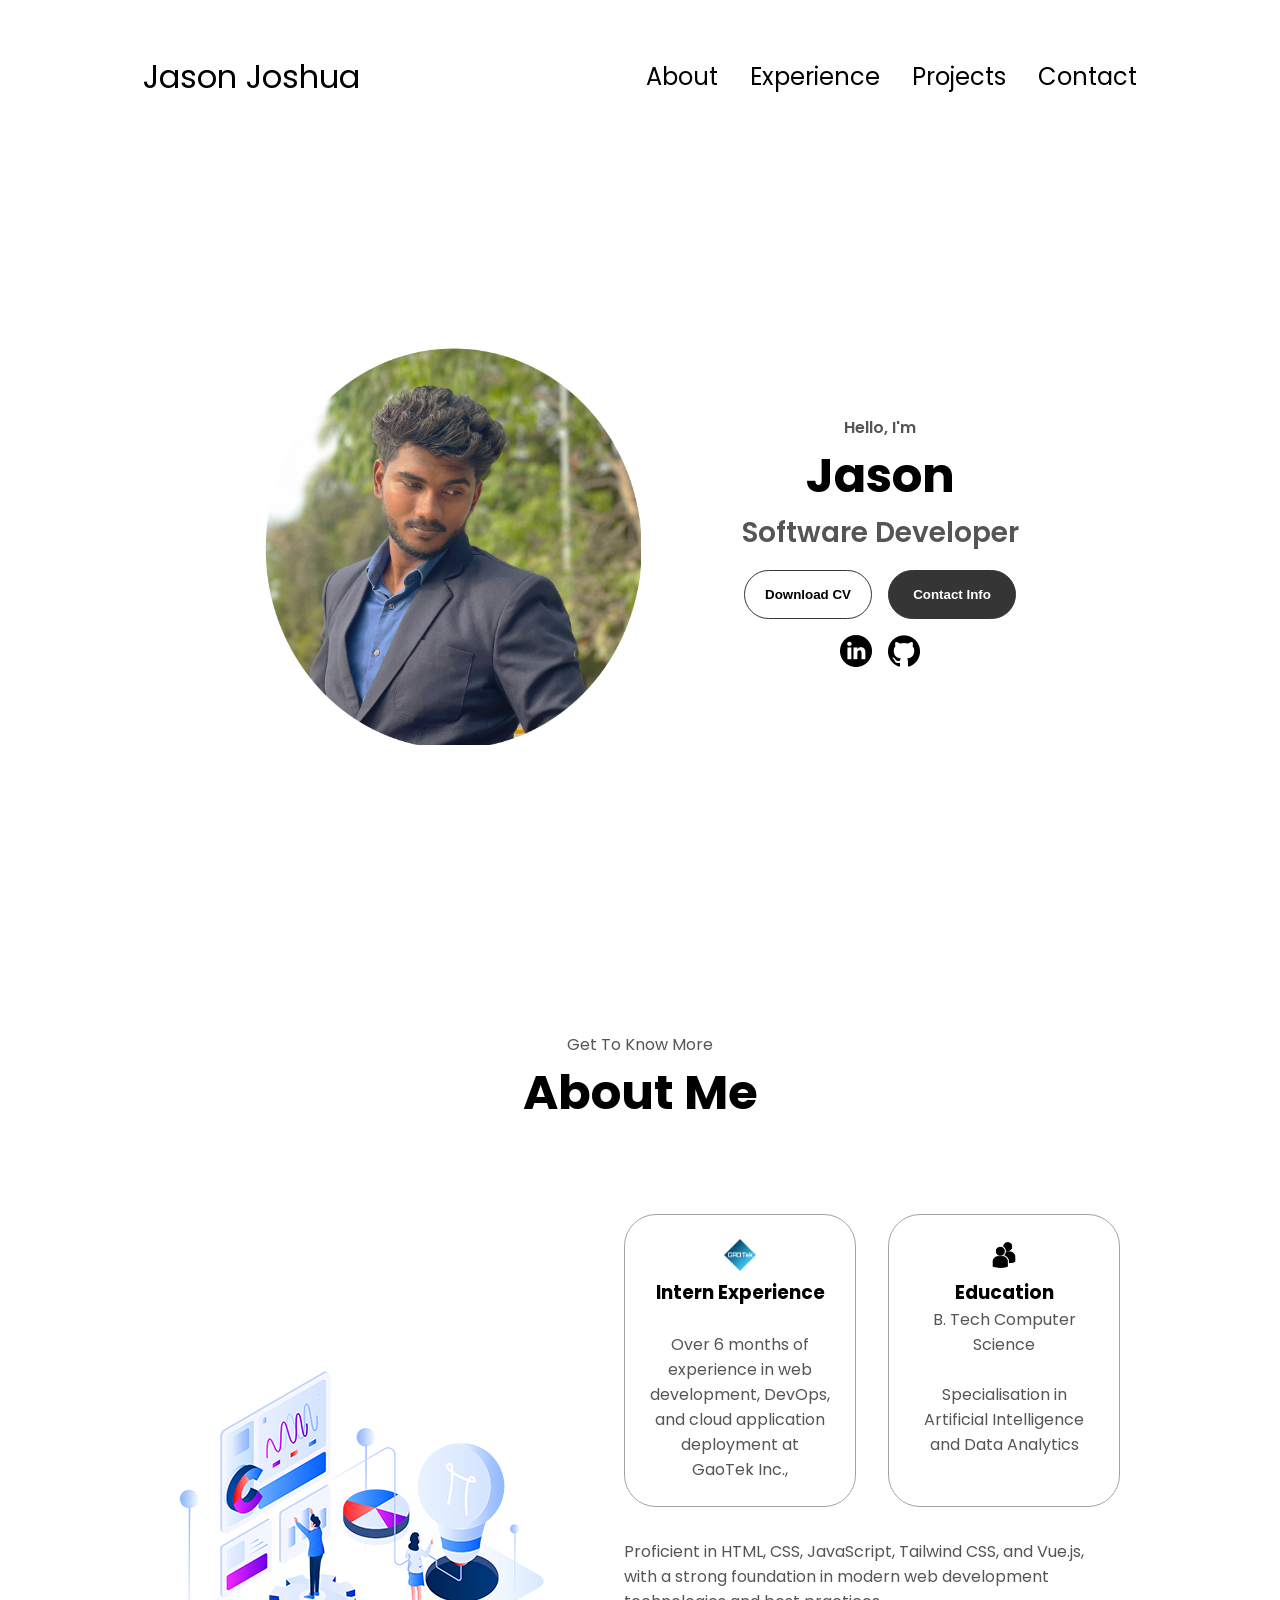
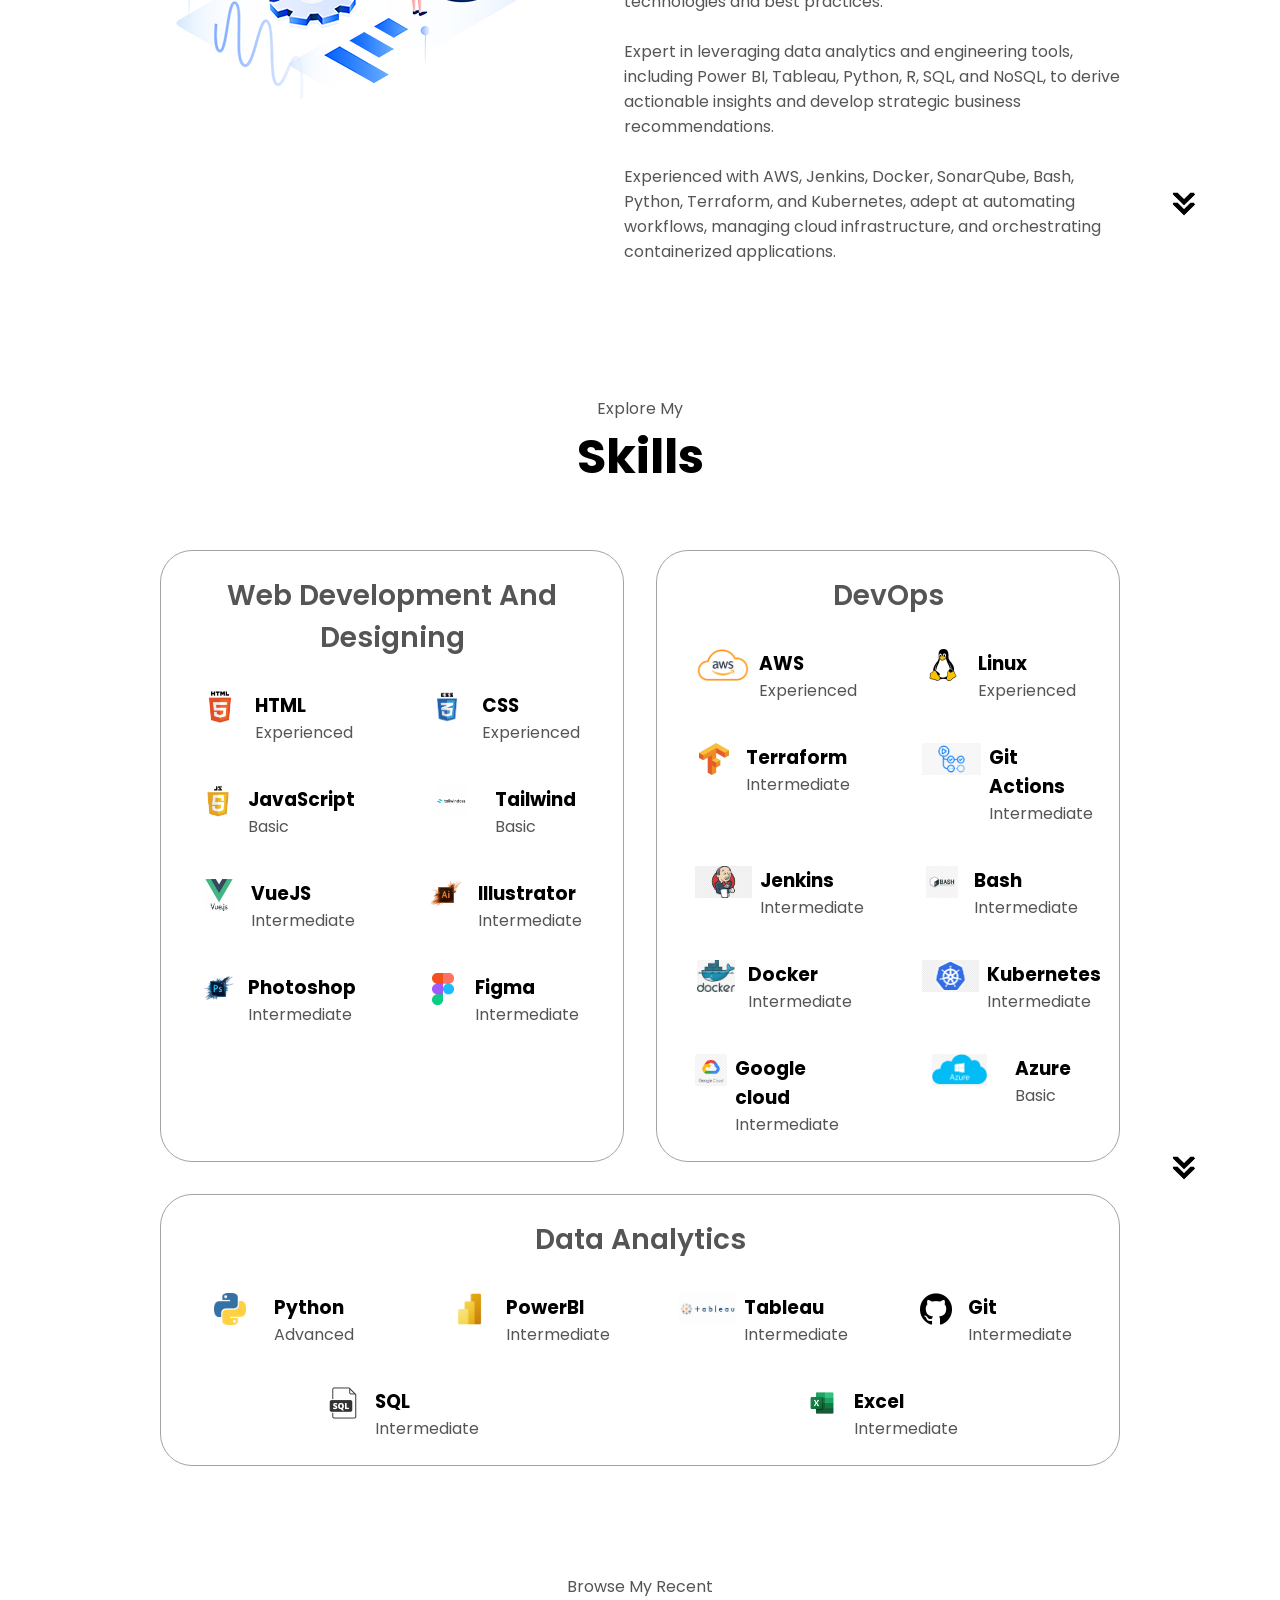
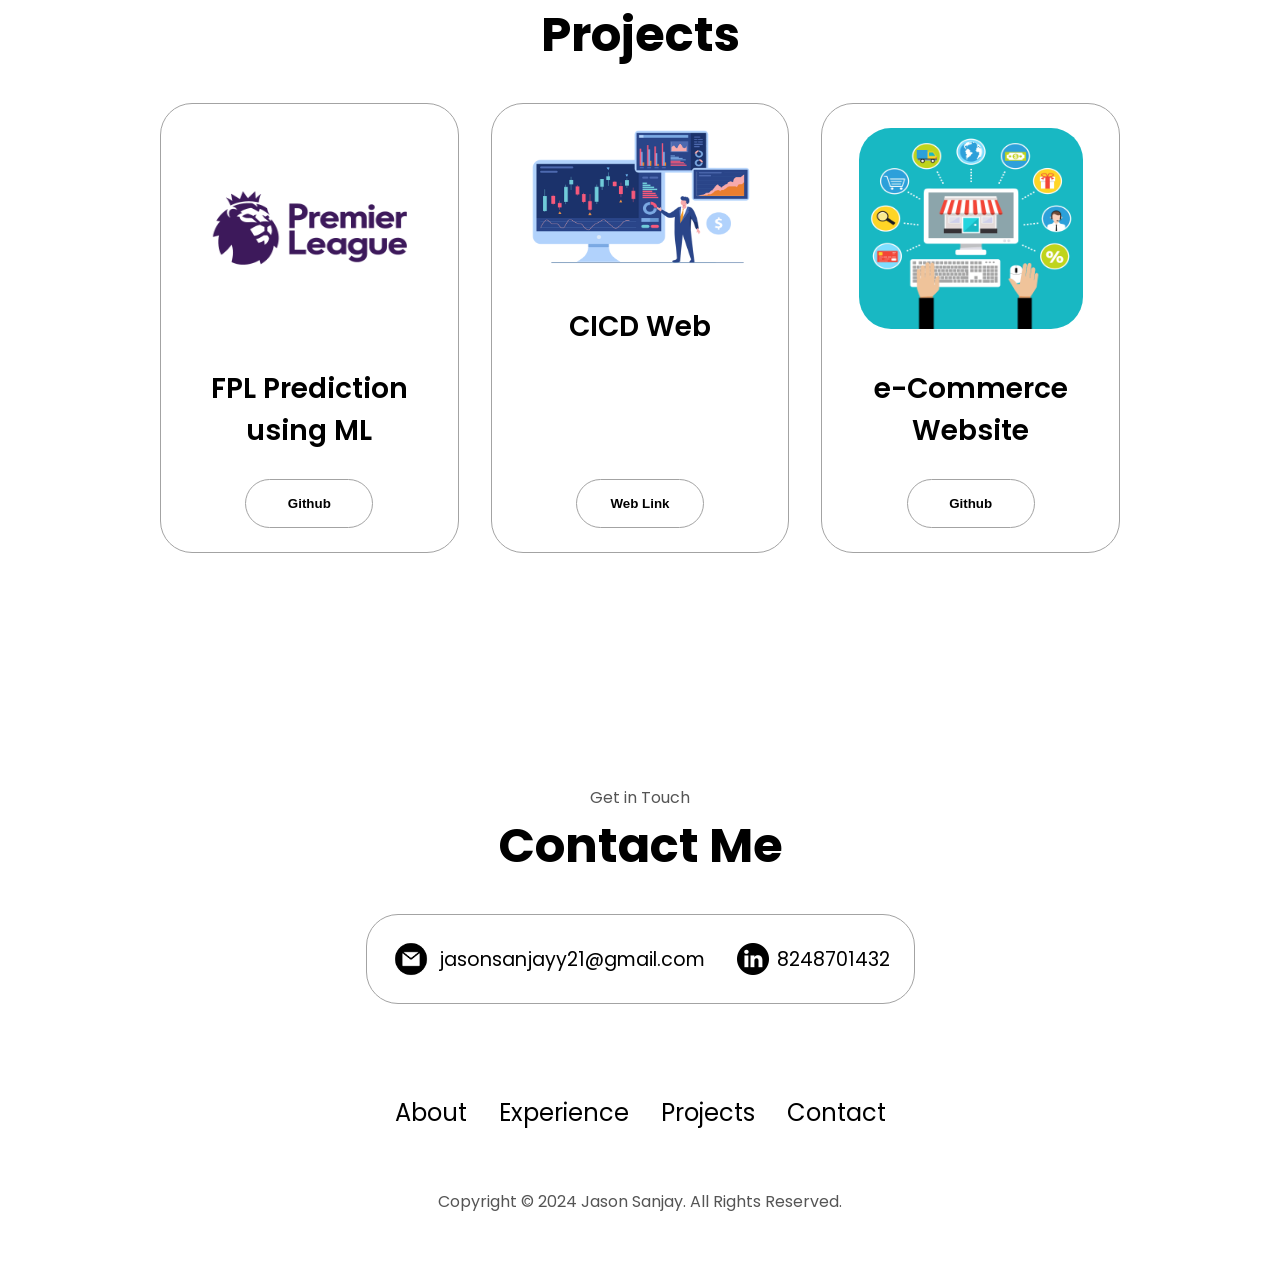
==== commit dd180fd8: "New Code" ====
--- a/index.html
+++ b/index.html
@@ -10,7 +10,7 @@
   </head>
   <body>
     <nav id="desktop-nav">
-      <div class="logo">Jason Sanjay</div>
+      <div class="logo">Jason Joshua</div>
       <div>
         <ul class="nav-links">
           <li><a href="#about">About</a></li>
@@ -48,7 +48,7 @@
         <div class="btn-container">
           <button
             class="btn btn-color-2"
-            onclick="window.open('./assets/JasonIsDevOpsLXTUPD.pdf')"
+            onclick="window.open('./DevOpsAssets/JasonIsDevOpsLXCW.pdf')"
           >
             Download CV
           </button>
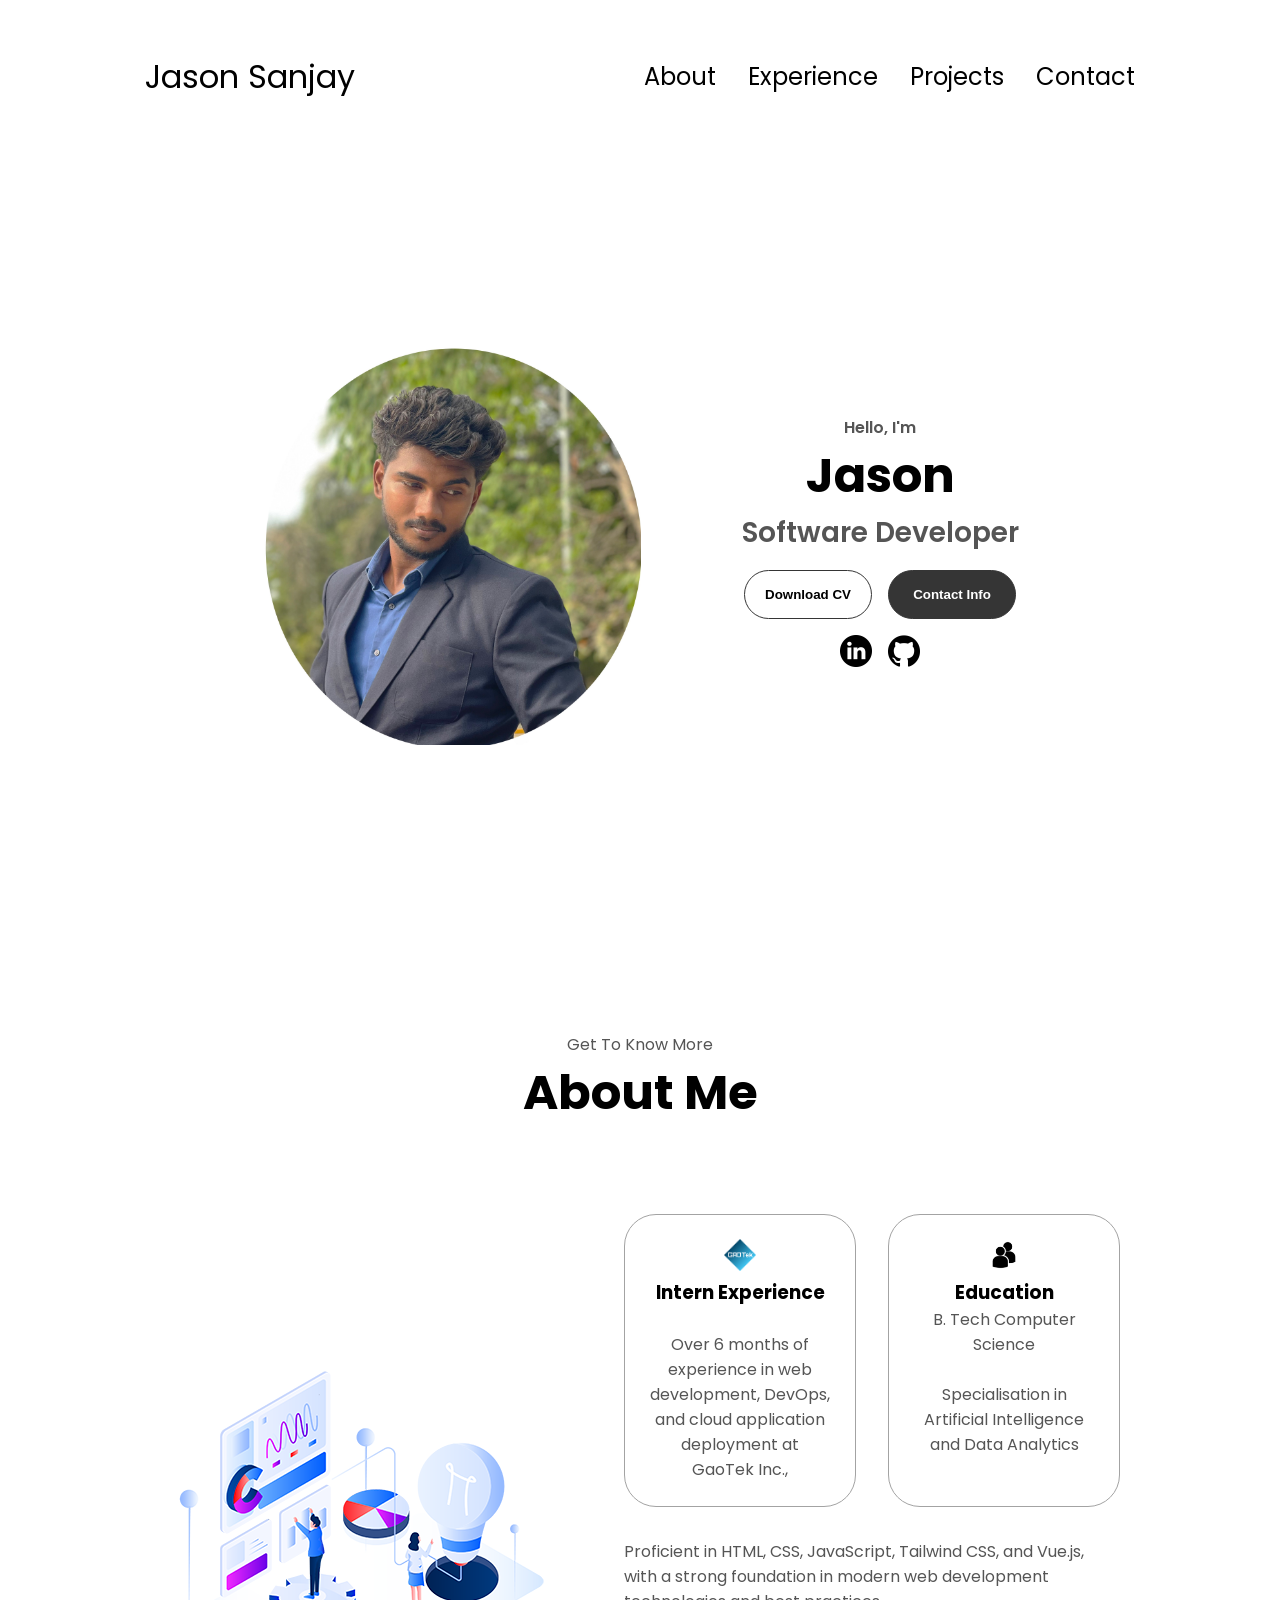
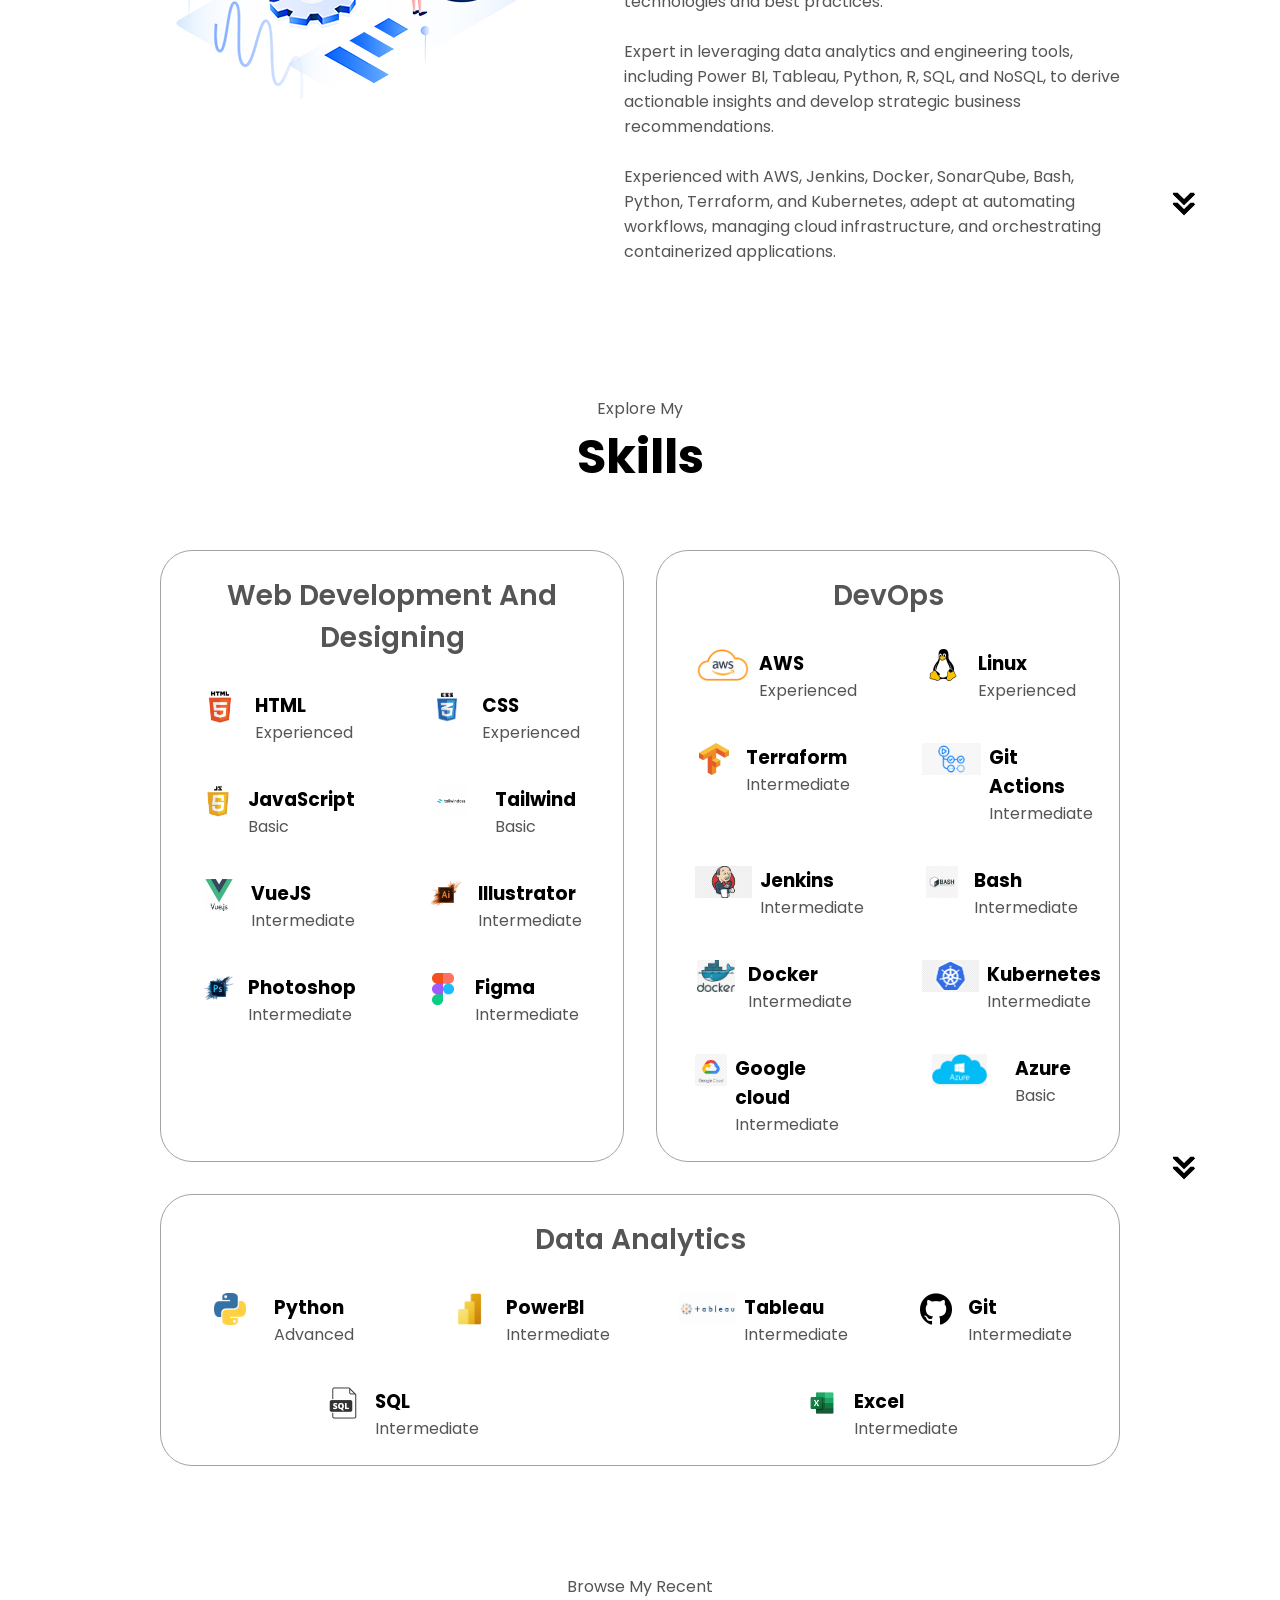
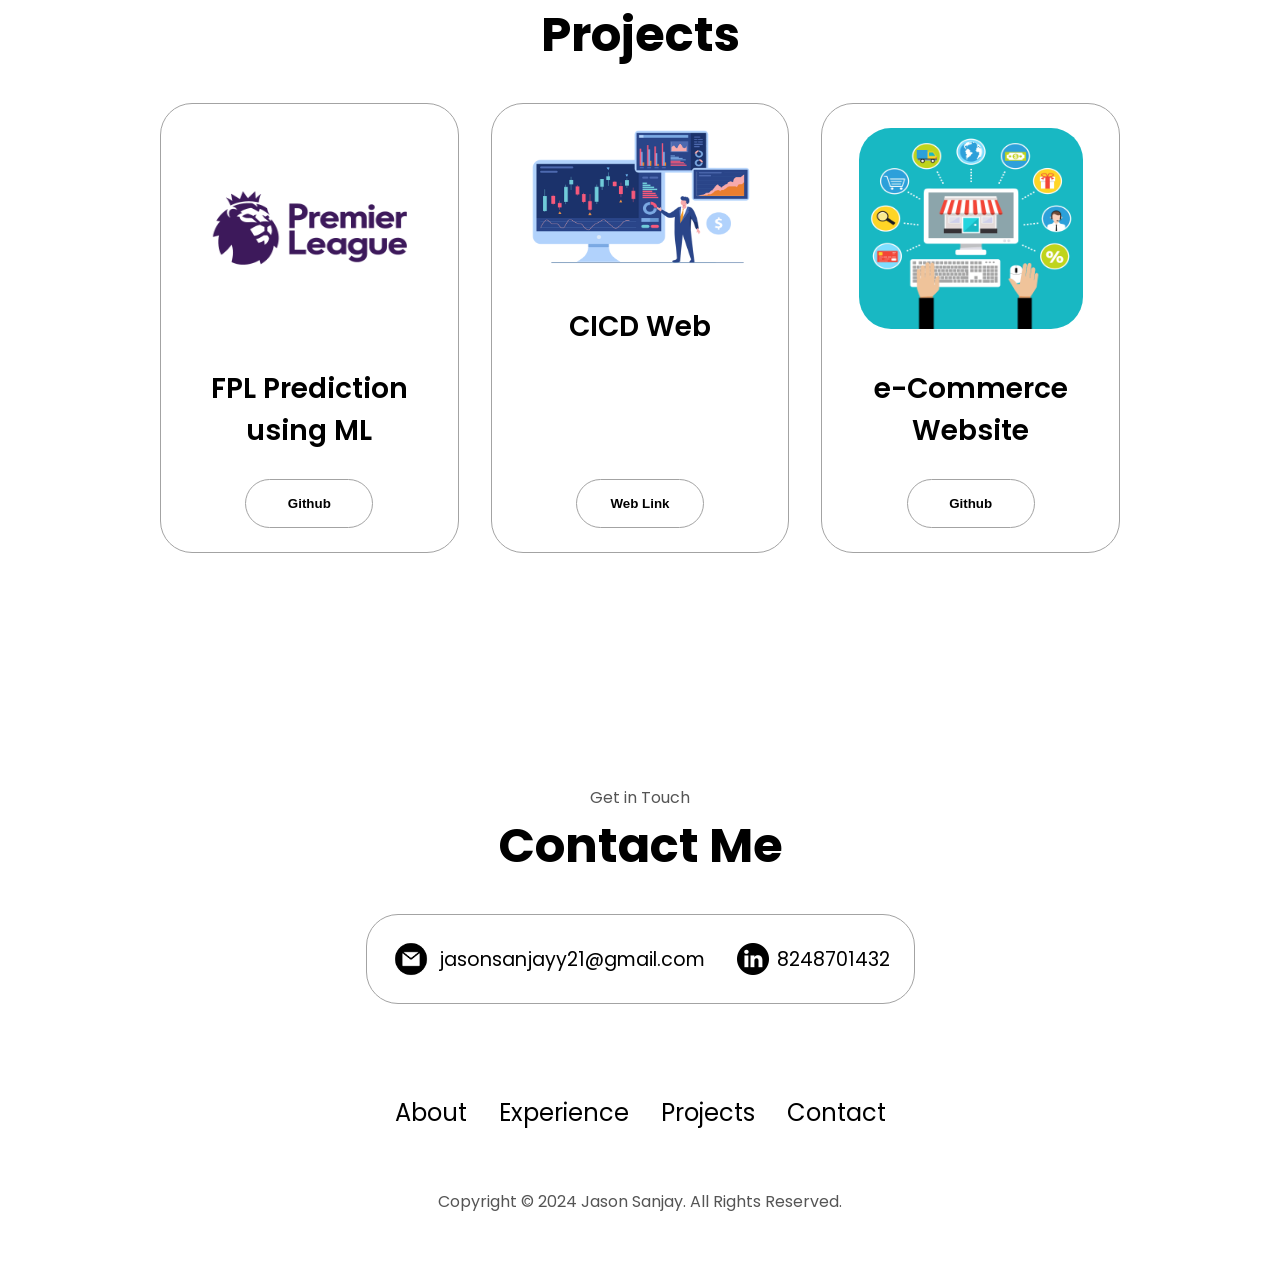
==== commit 1c927d6d: "Update index.html" ====
--- a/index.html
+++ b/index.html
@@ -10,7 +10,7 @@
   </head>
   <body>
     <nav id="desktop-nav">
-      <div class="logo">Jason Joshua</div>
+      <div class="logo">Jason Sanjay</div>
       <div>
         <ul class="nav-links">
           <li><a href="#about">About</a></li>
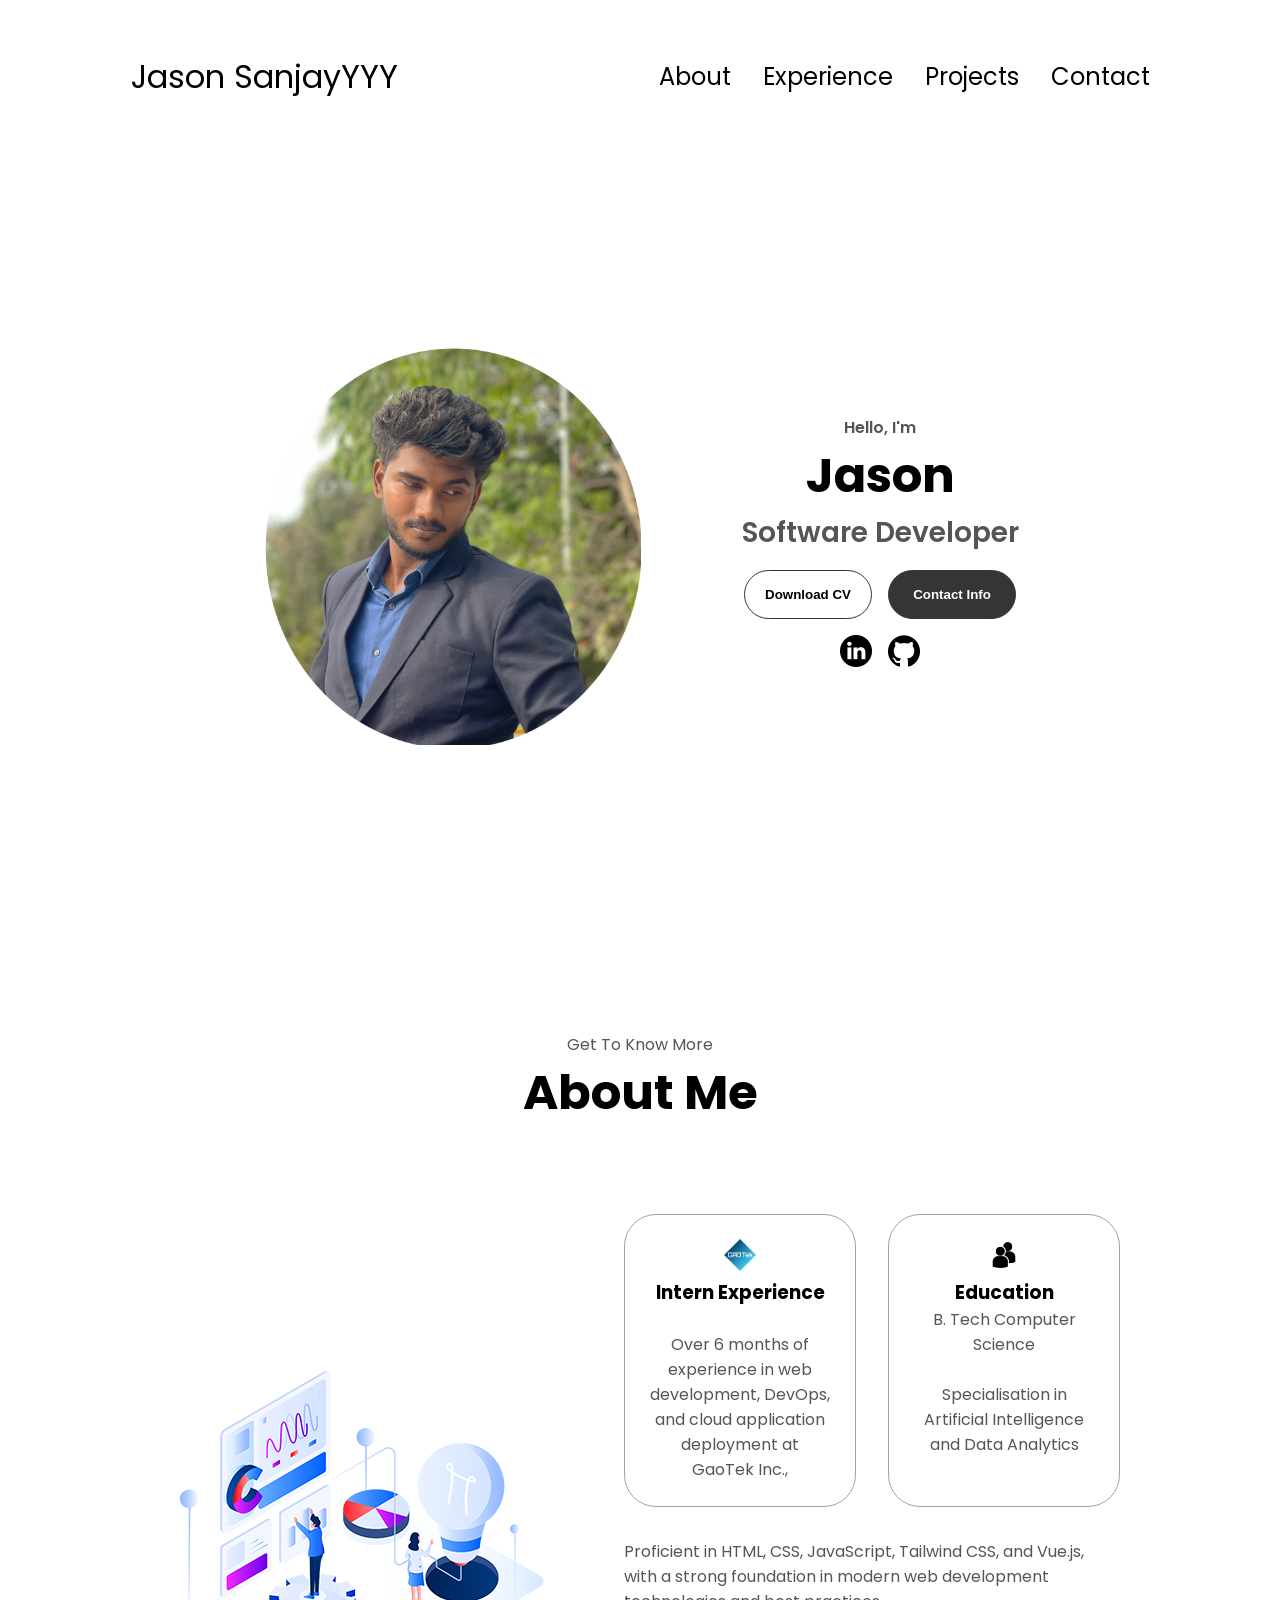
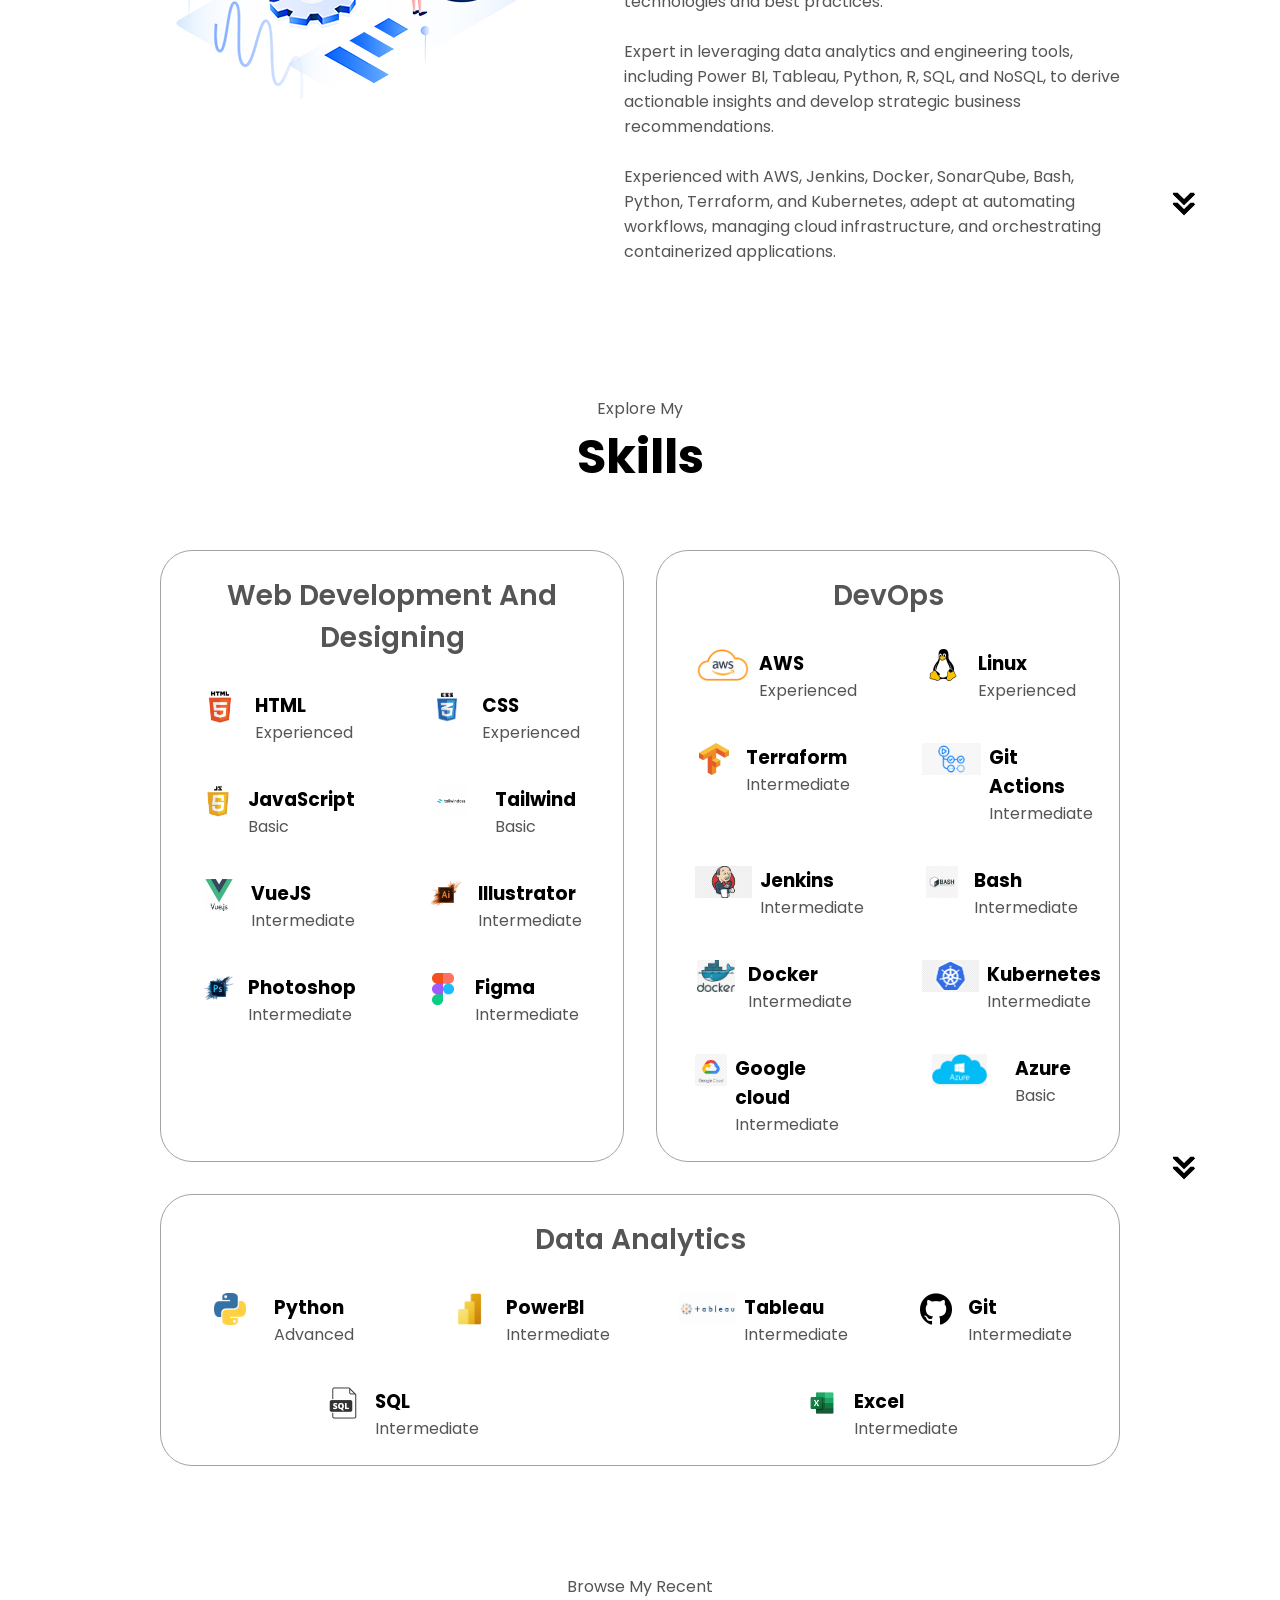
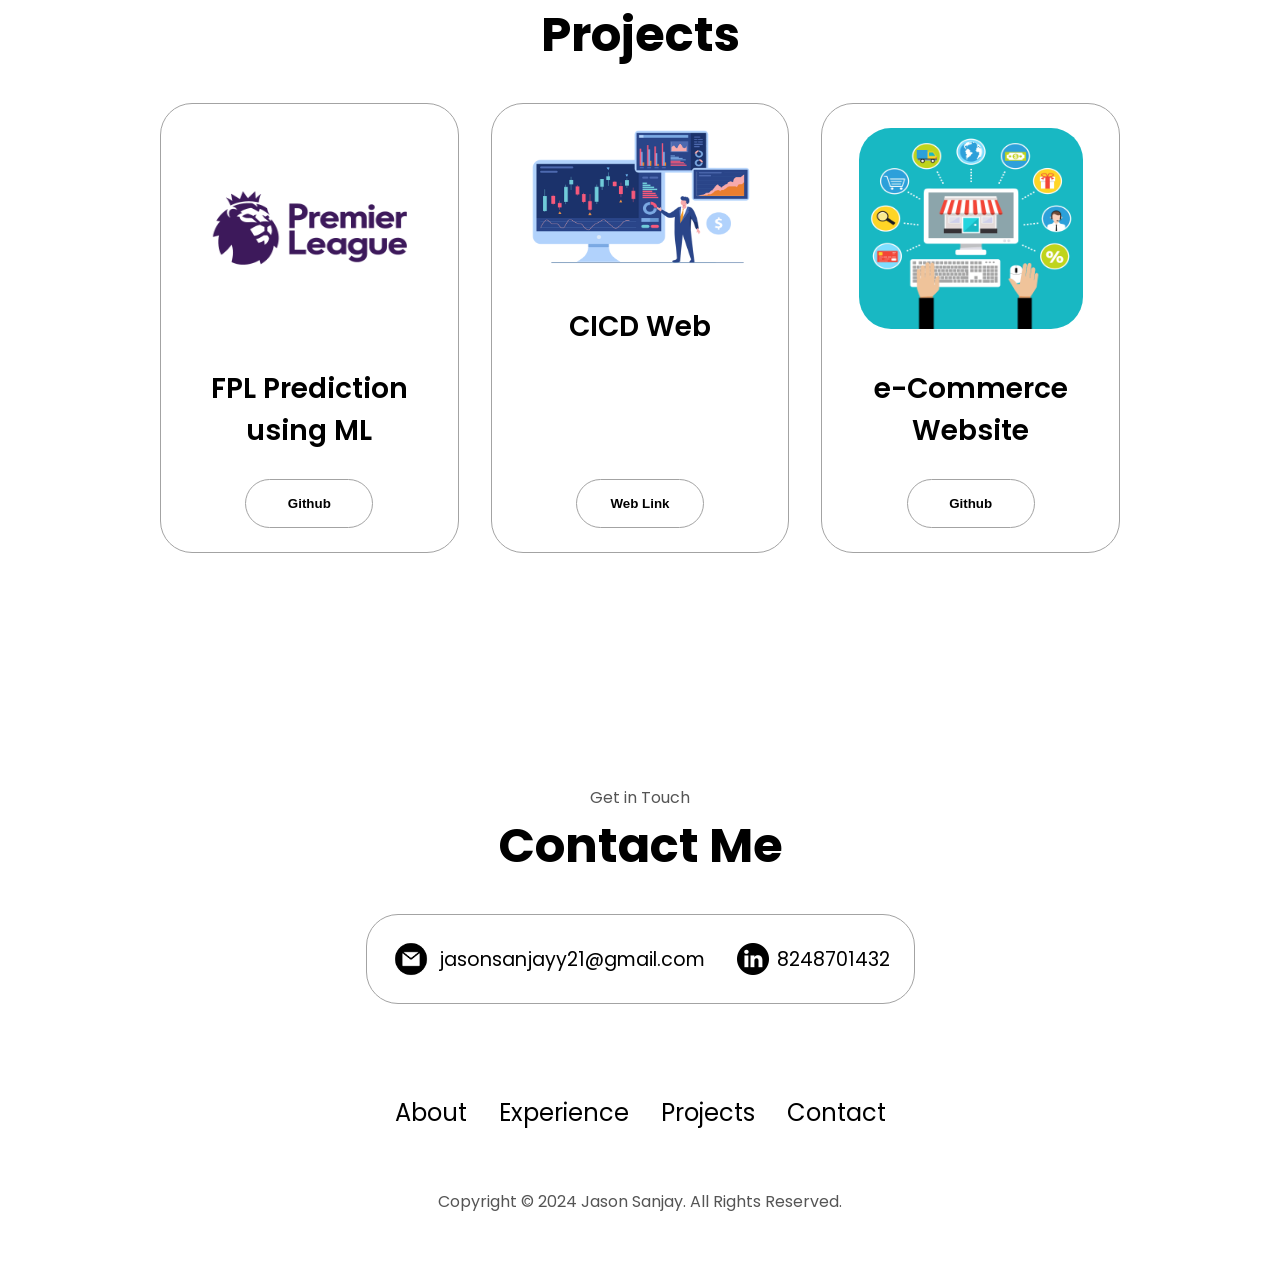
==== commit ddd90f54: "Update index.html" ====
--- a/index.html
+++ b/index.html
@@ -10,7 +10,7 @@
   </head>
   <body>
     <nav id="desktop-nav">
-      <div class="logo">Jason Sanjay</div>
+      <div class="logo">Jason SanjayYYY</div>
       <div>
         <ul class="nav-links">
           <li><a href="#about">About</a></li>
@@ -57,7 +57,7 @@
           </button>
         </div>
         <div id="socials-container">
-          <a href="https://linkedin.com/in/jason-sanjayy21lnid8248" target="_blank">
+          <a href="https://linkedin.com/in/https://www.linkedin.com/in/jasonsanjayy" target="_blank">
             <img src="./assets/linkedin.png" alt="My LinkedIn profile" class="icon" />
           </a>
           <a href="https://github.com/jasonsanjay21" target="_blank">
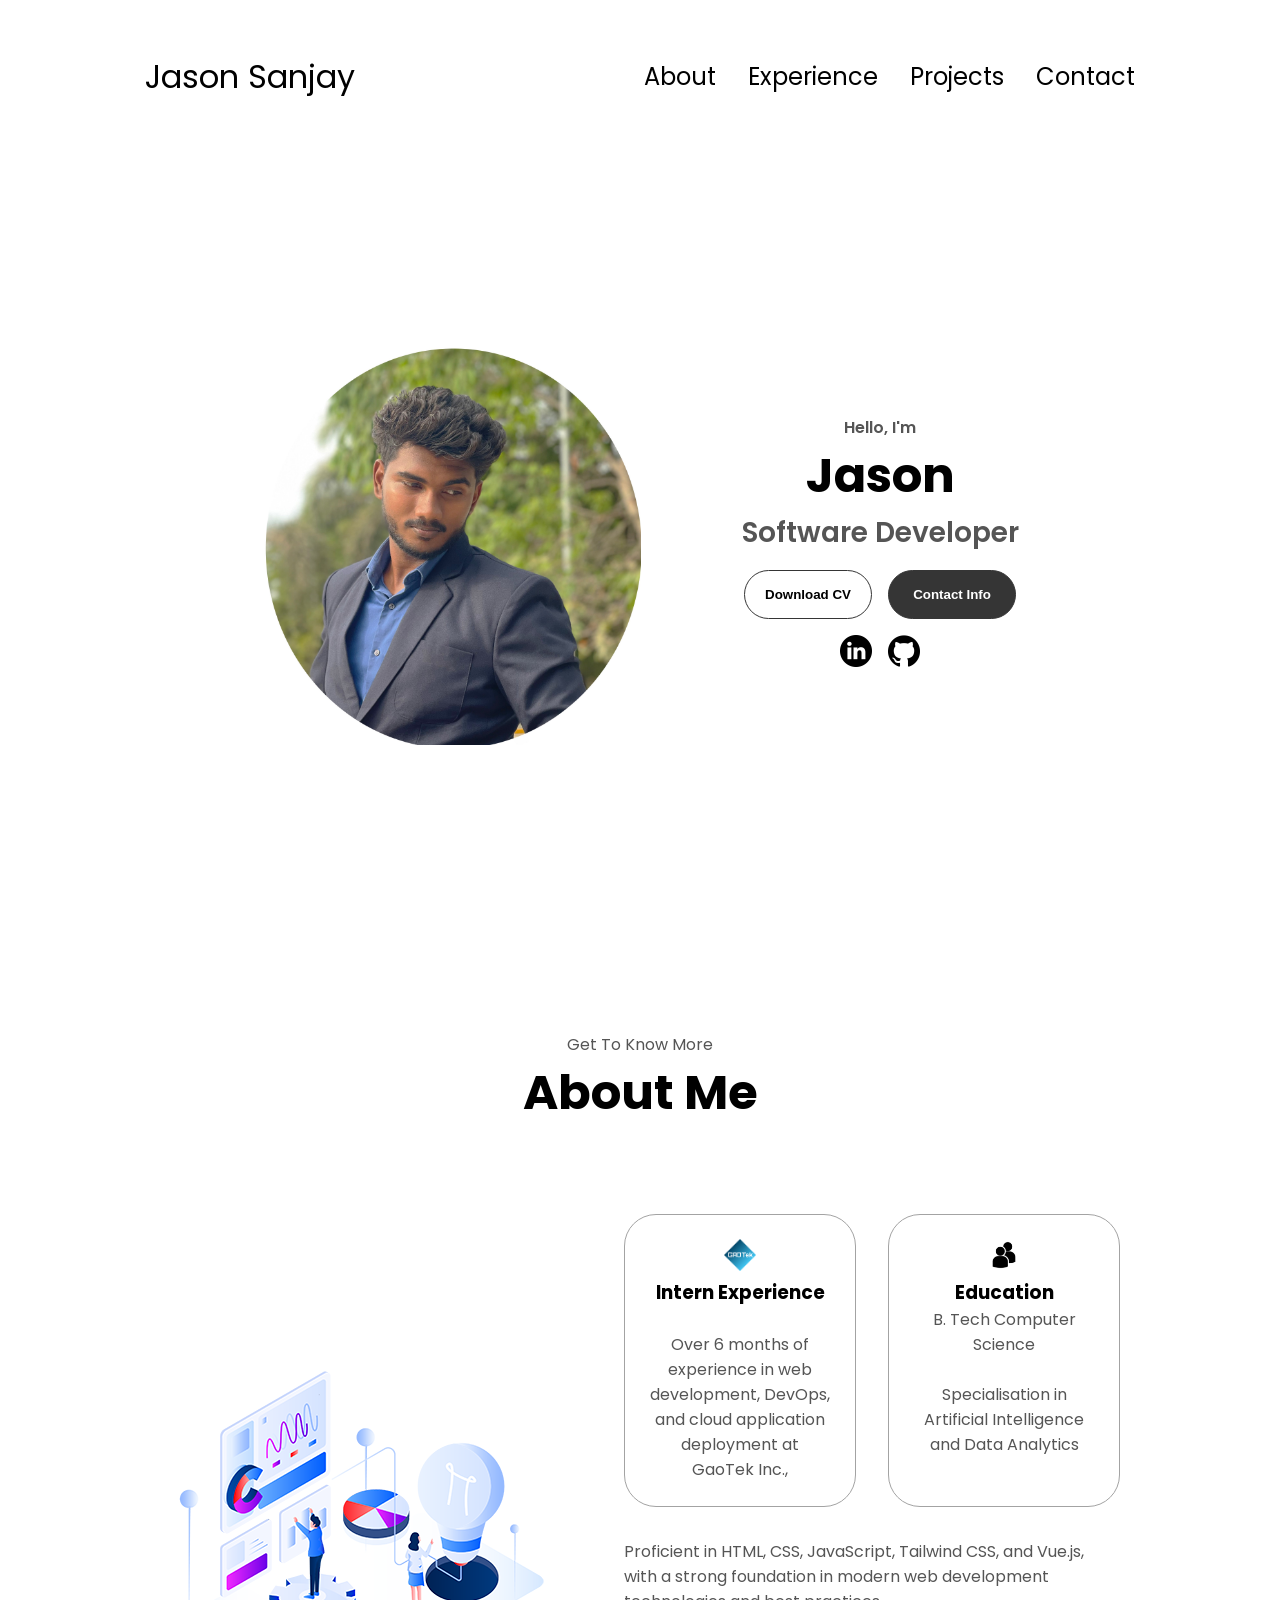
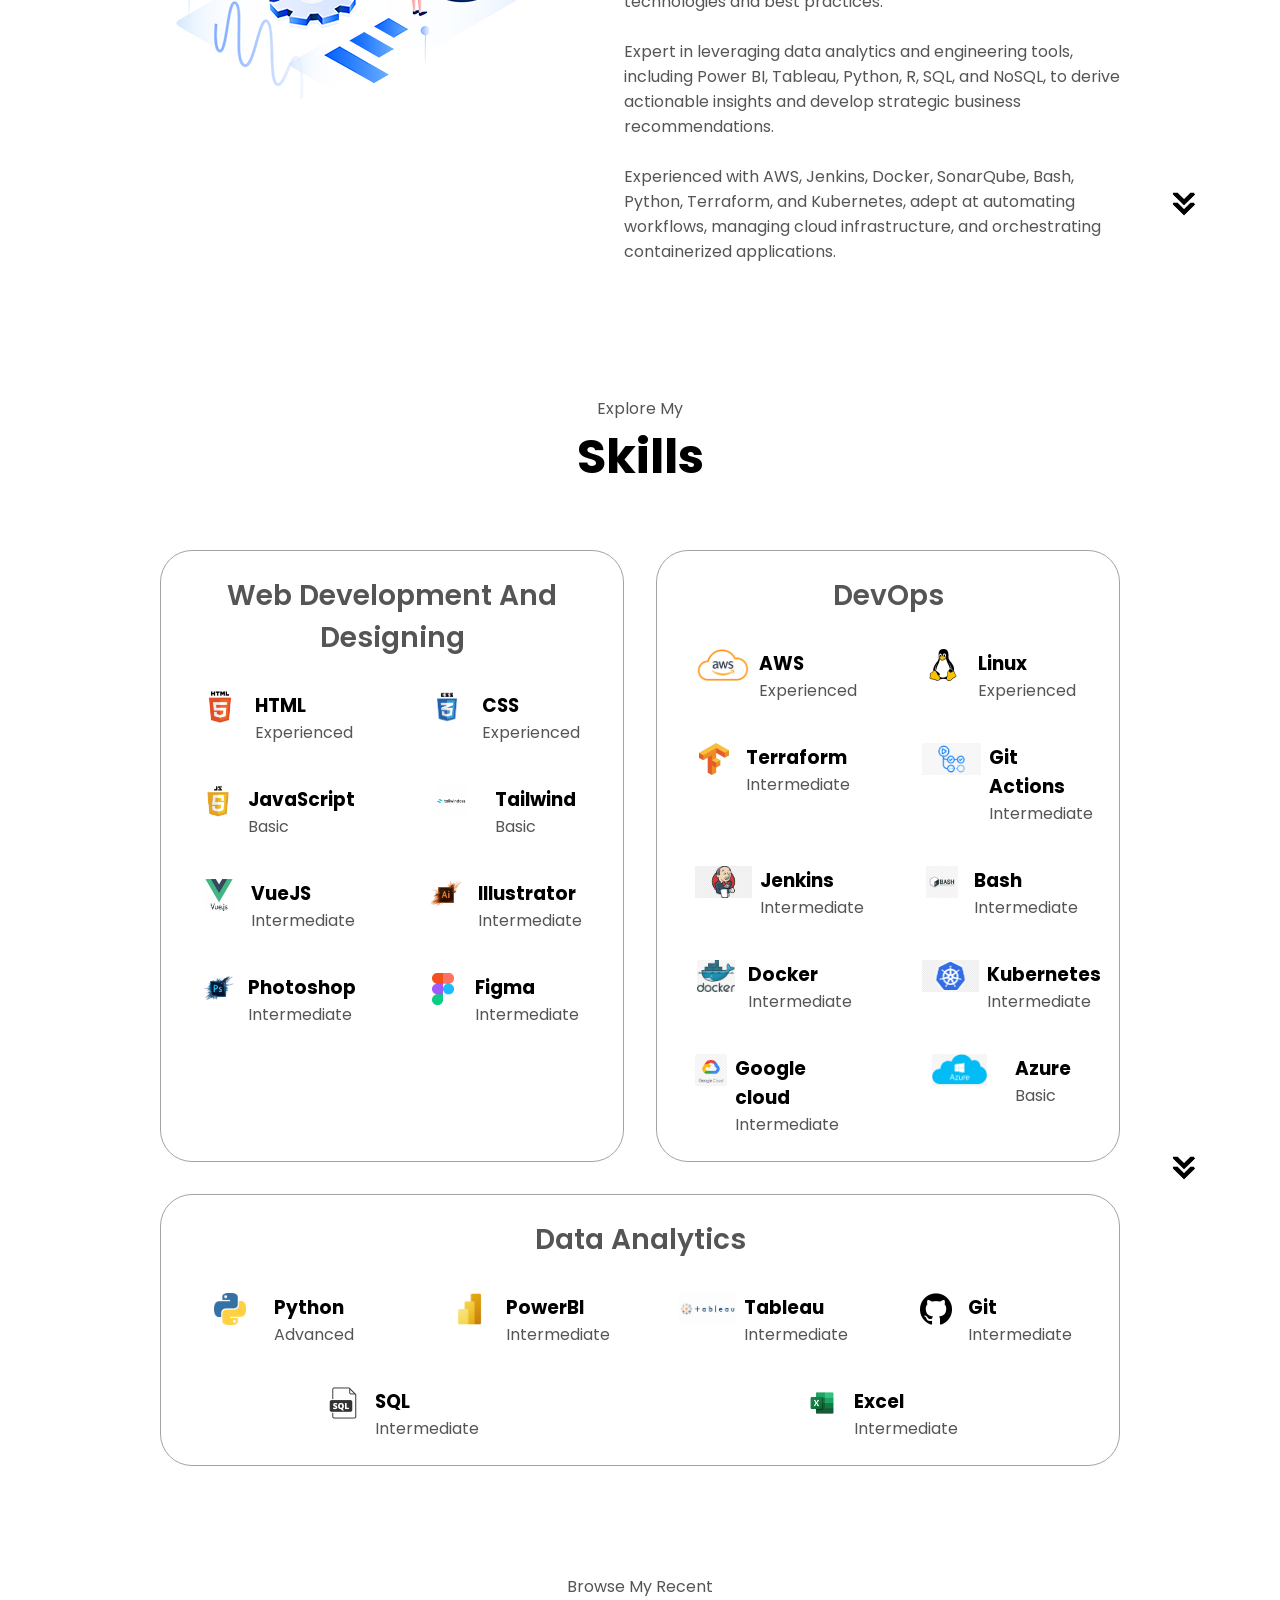
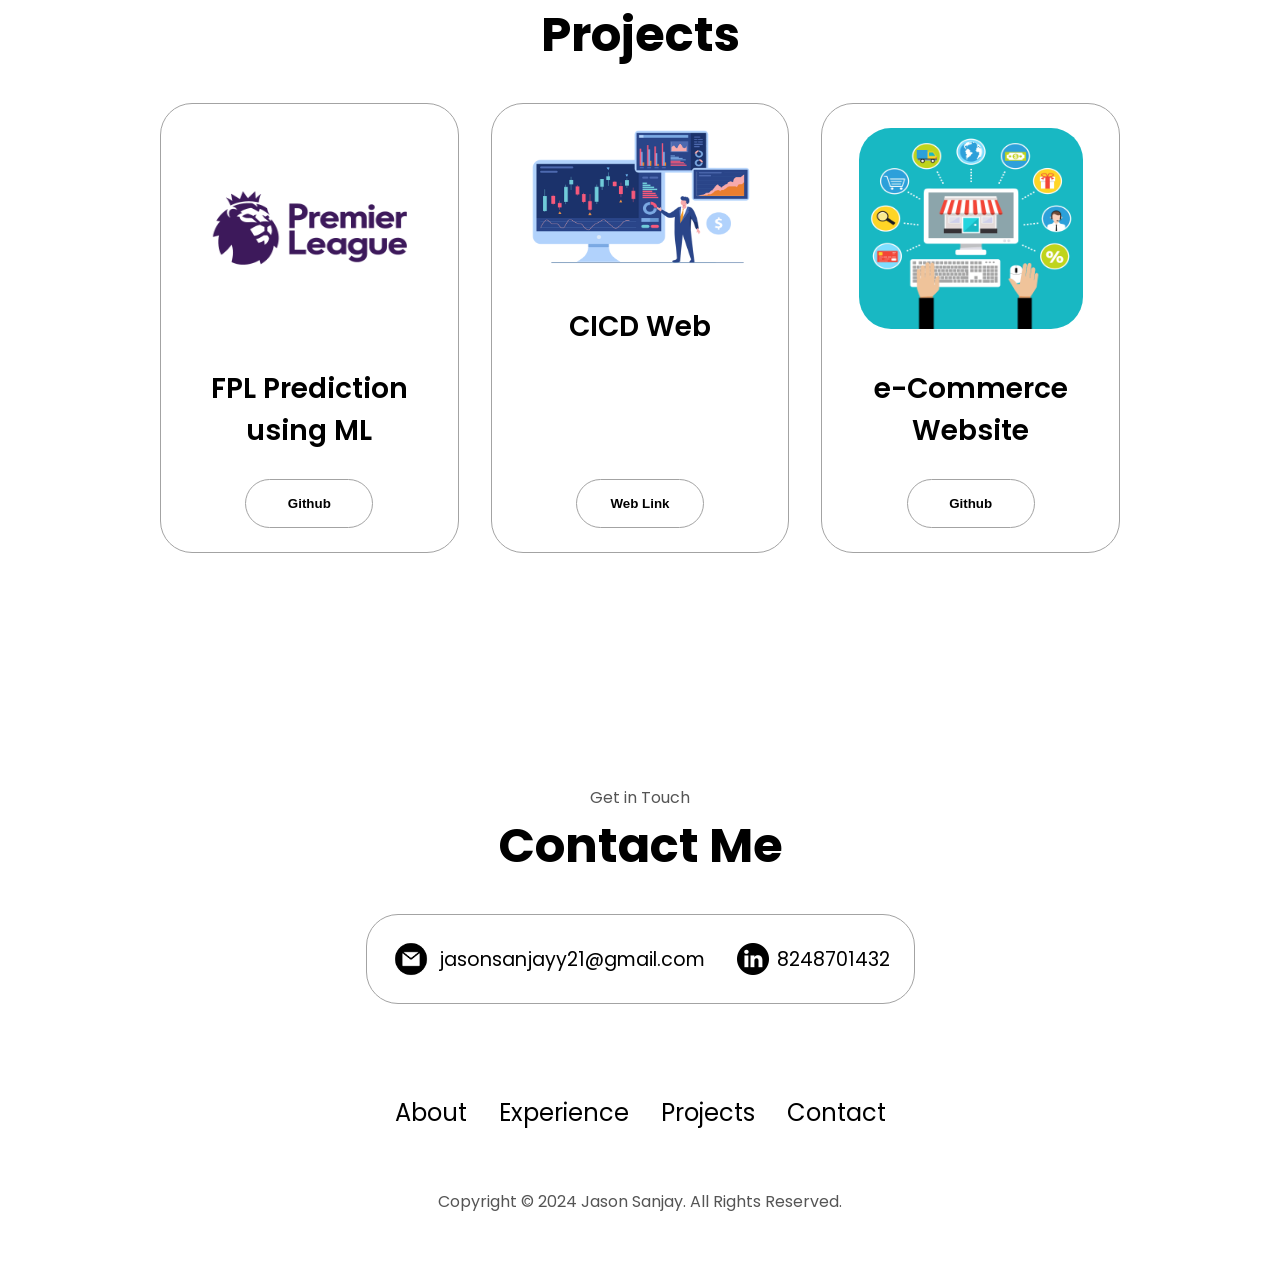
==== commit b199ae8a: "Update index.html" ====
--- a/index.html
+++ b/index.html
@@ -10,7 +10,7 @@
   </head>
   <body>
     <nav id="desktop-nav">
-      <div class="logo">Jason SanjayYYY</div>
+      <div class="logo">Jason Sanjay</div>
       <div>
         <ul class="nav-links">
           <li><a href="#about">About</a></li>
